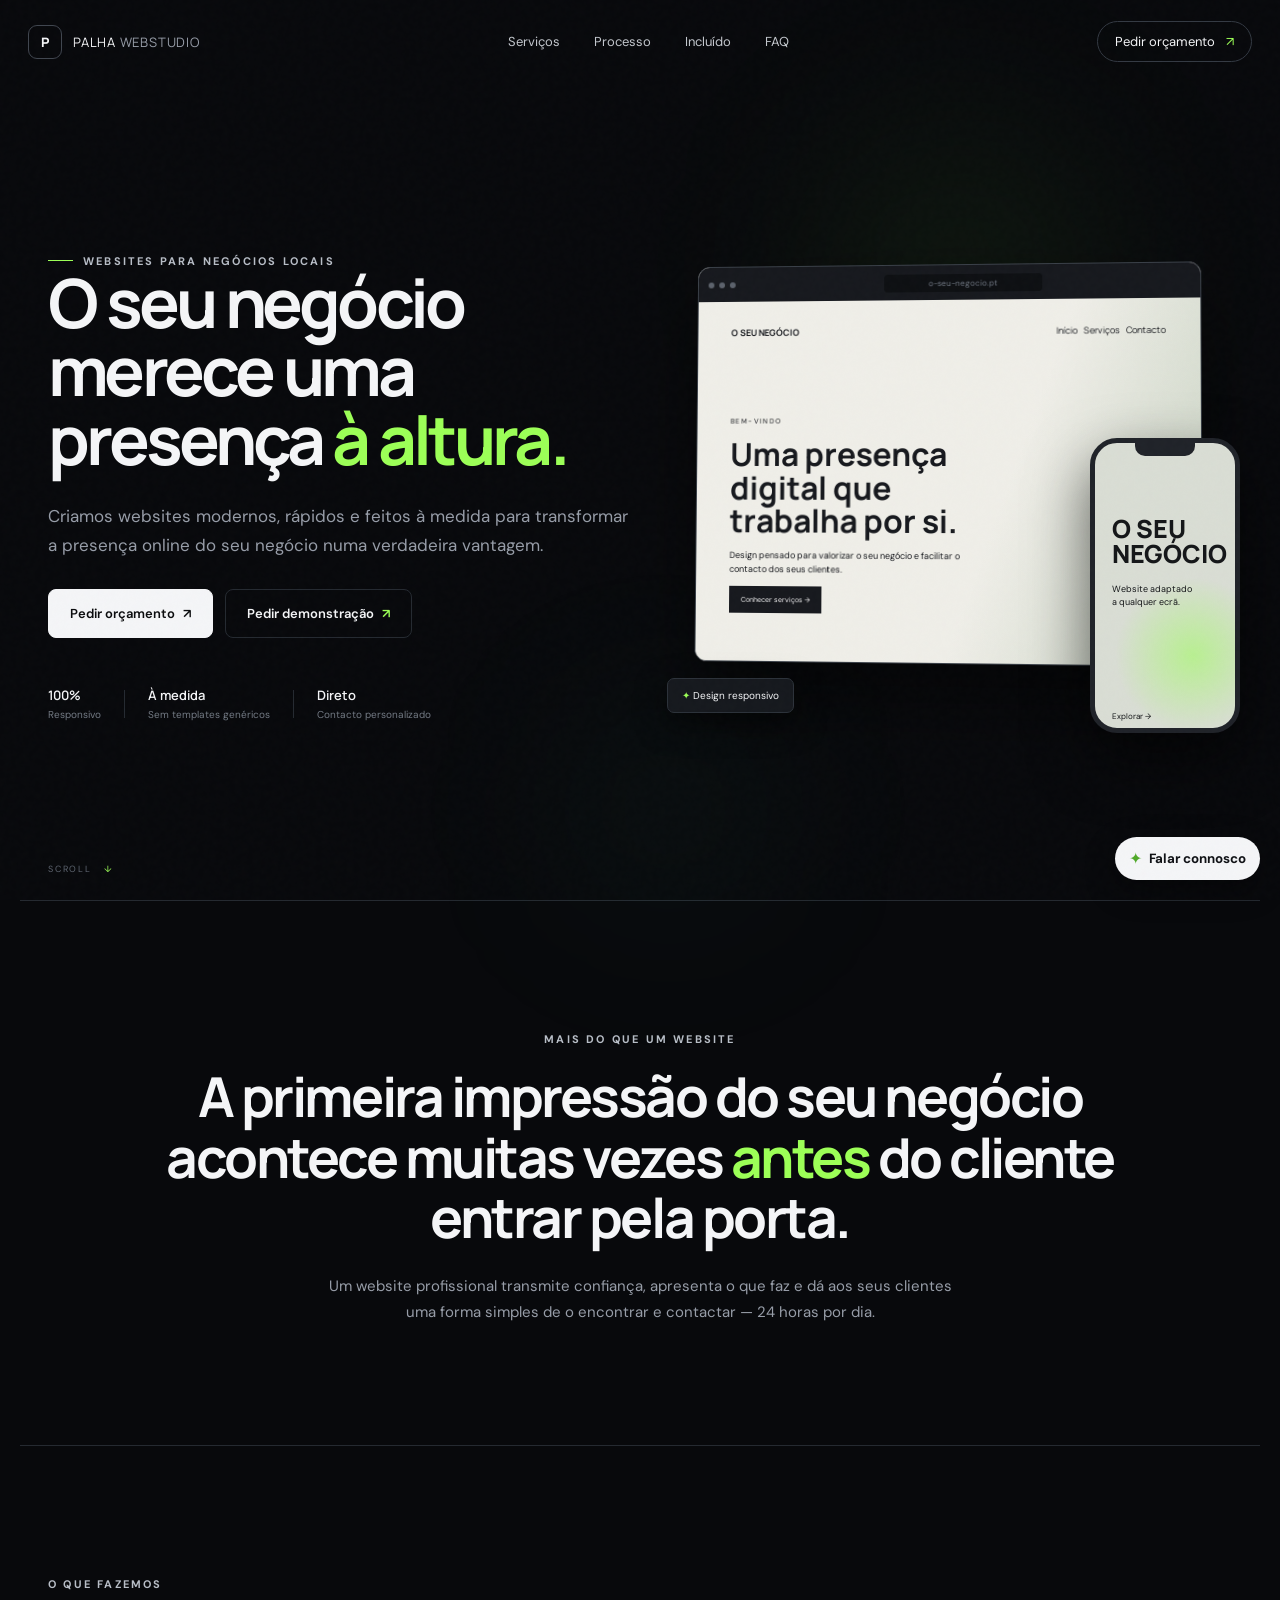
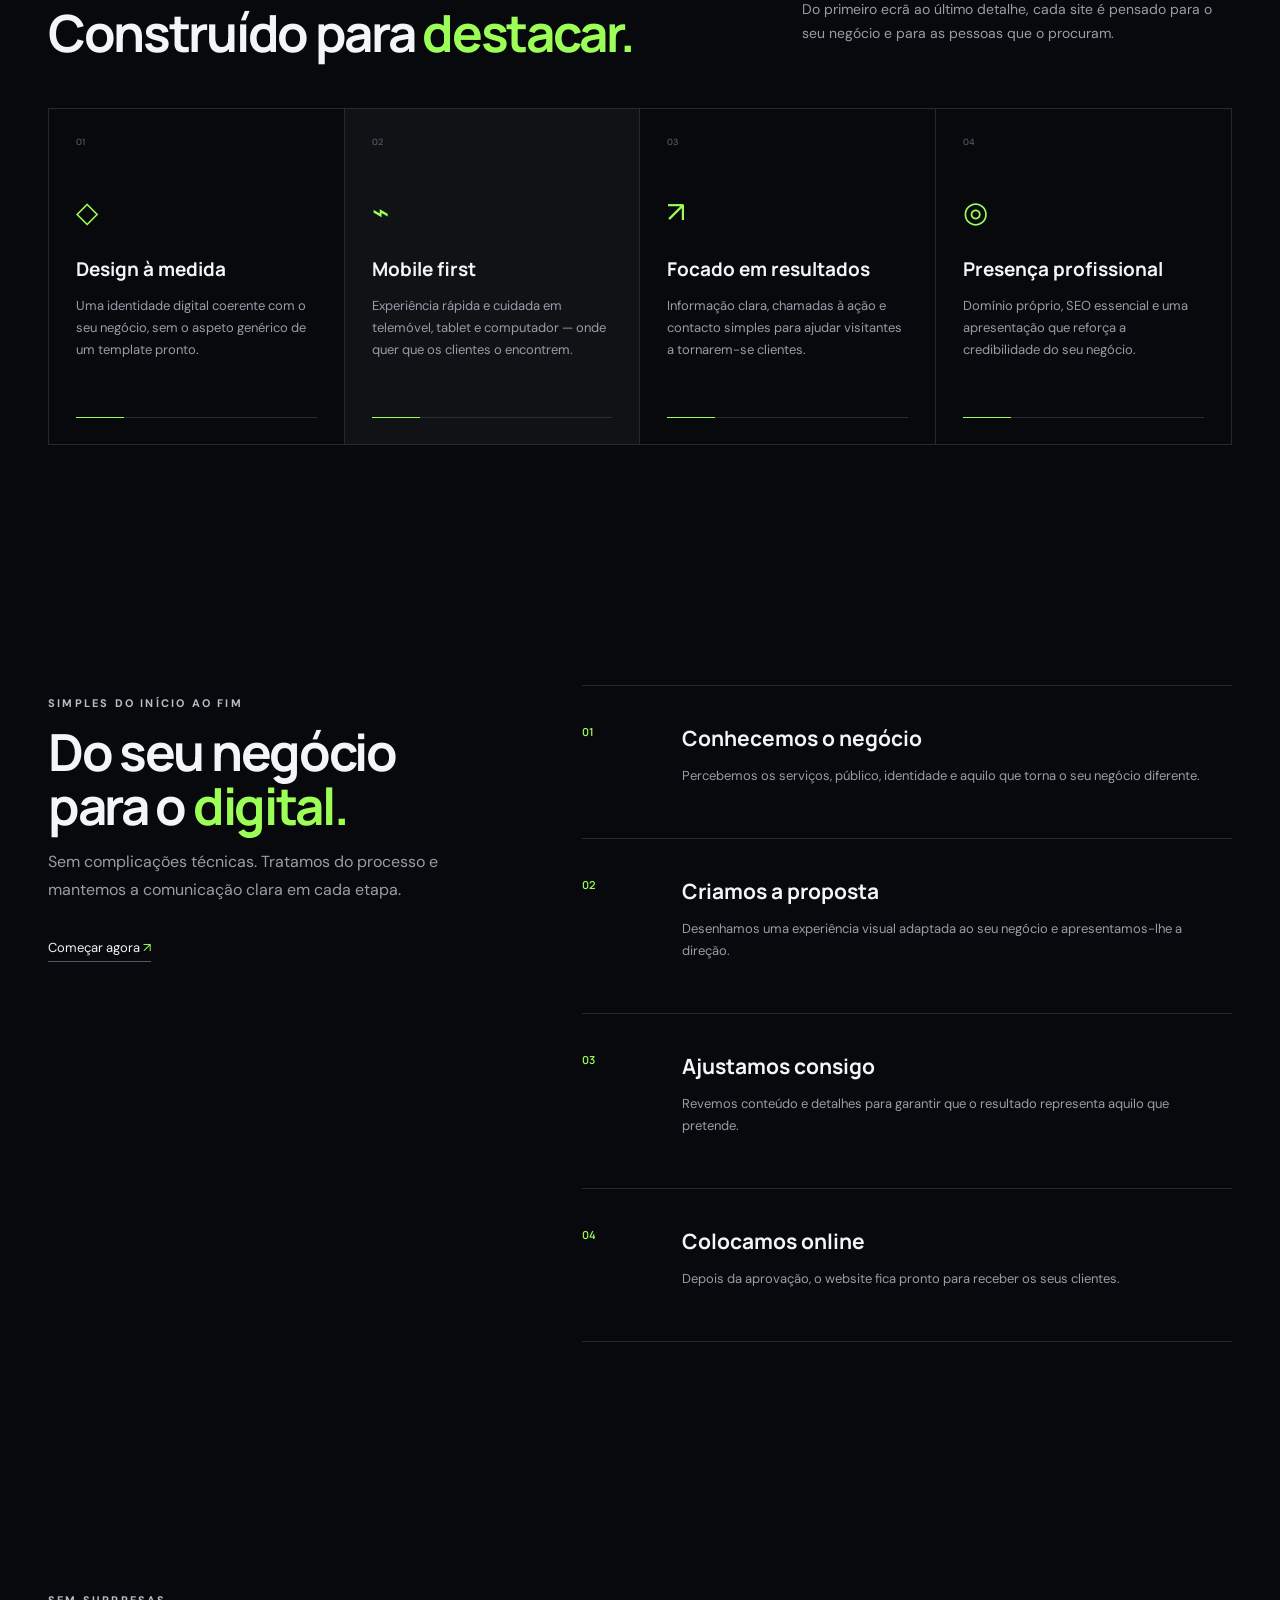
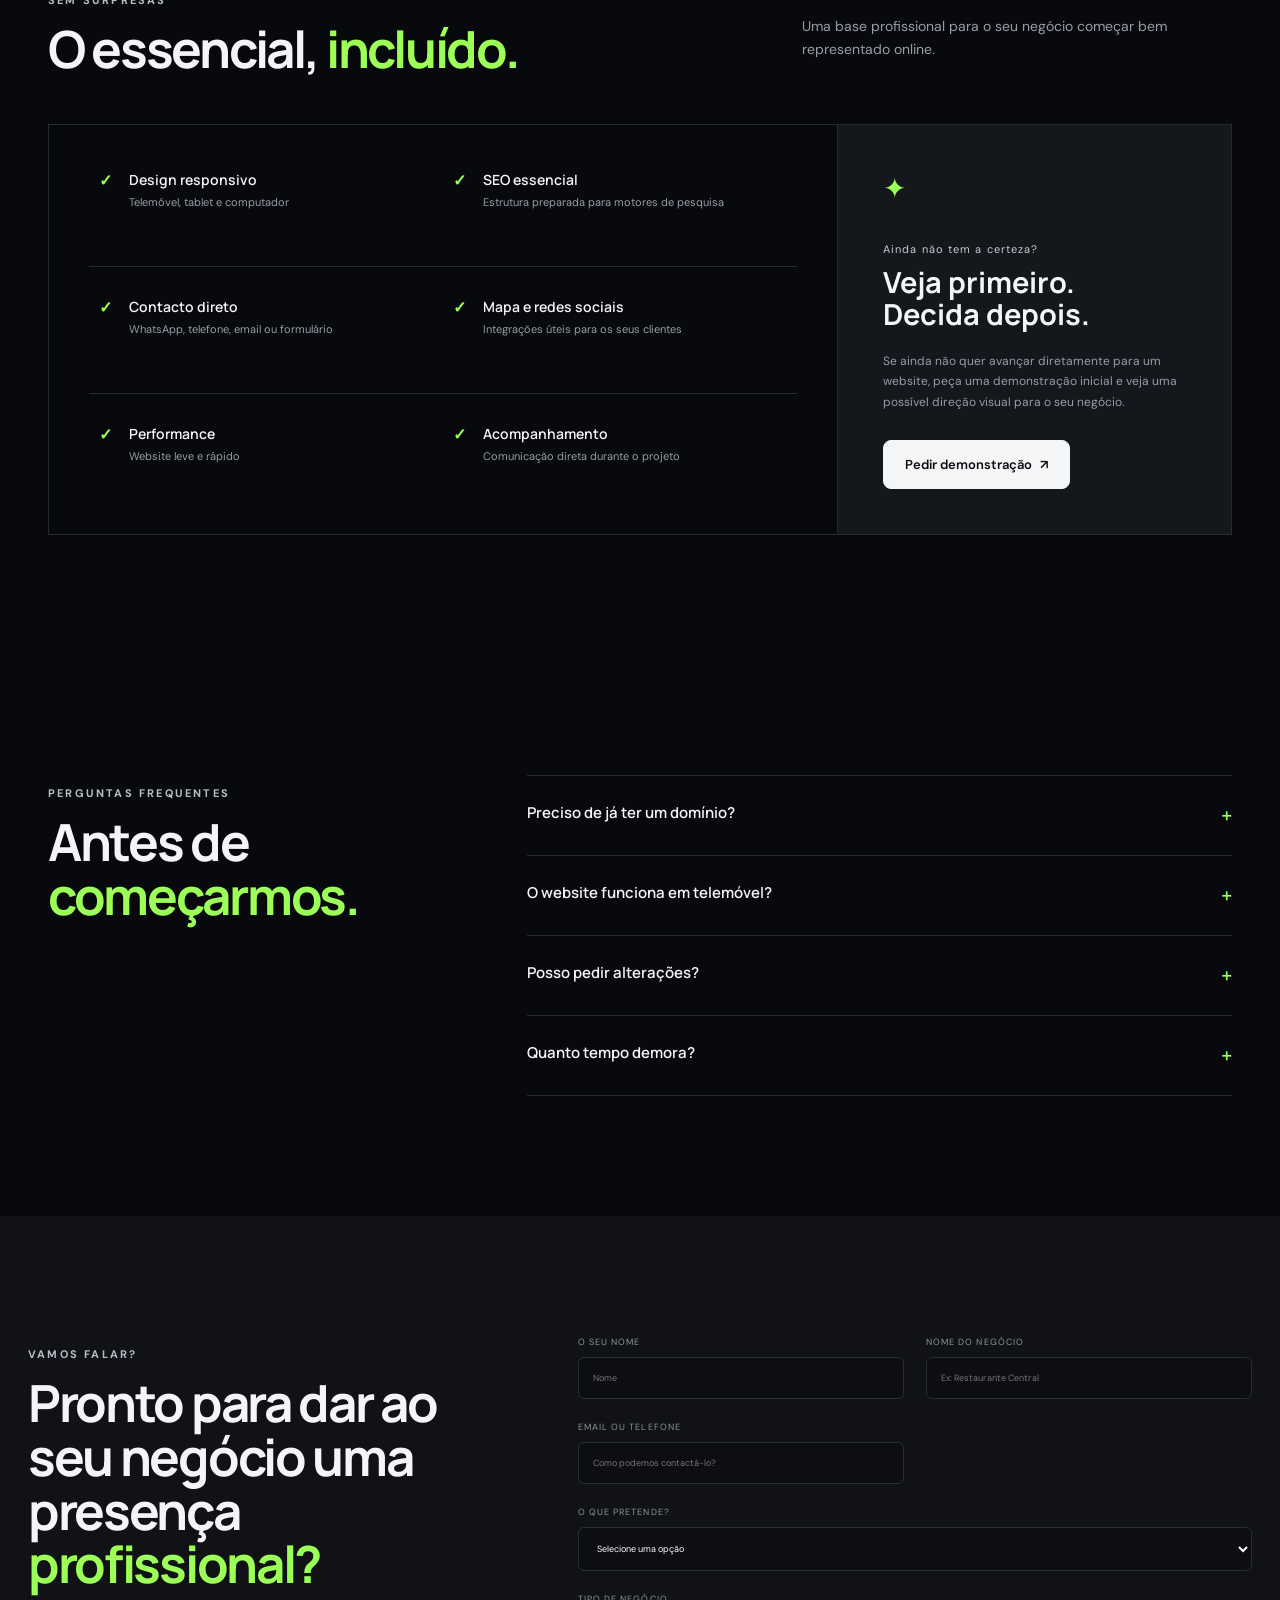
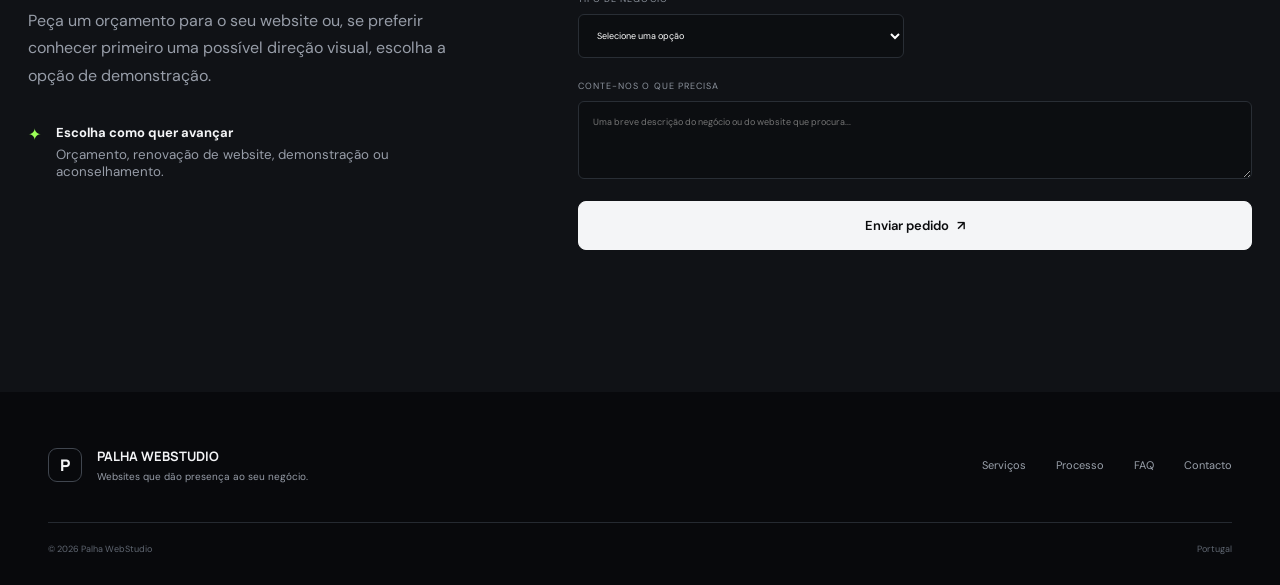
==== index.html @ 748b2354 "Update index.html" ====
<!doctype html>
<html lang="pt-PT">
<head>
  <meta charset="utf-8">
  <meta name="viewport" content="width=device-width,initial-scale=1">
  <title>Palha WebStudio — Websites para negócios locais</title>
  <meta name="description" content="Websites modernos, rápidos e feitos à medida para negócios locais. Peça um orçamento ou uma demonstração sem compromisso.">
  <meta property="og:title" content="Palha WebStudio">
  <meta property="og:description" content="Transformamos negócios locais em experiências digitais.">
  <meta property="og:type" content="website">
  <meta property="og:url" content="https://palhaweb.pt/">
  <meta name="theme-color" content="#08090c">
  <link rel="icon" href="favicon.svg" type="image/svg+xml">
  <link rel="stylesheet" href="style.css">
</head>
<body>
  <div class="noise"></div>
  <header class="nav" id="nav">
    <a class="brand" href="#inicio" aria-label="Palha WebStudio">
      <span class="brand-mark">P</span><span>PALHA <b>WEBSTUDIO</b></span>
    </a>
    <nav class="desktop-nav">
      <a href="#servicos">Serviços</a>
      <a href="#processo">Processo</a>
      <a href="#incluido">Incluído</a>
      <a href="#faq">FAQ</a>
    </nav>
    <a class="nav-cta" href="#contacto">Pedir orçamento <span>↗</span></a>
    <button class="menu" aria-label="Abrir menu" aria-expanded="false"><span></span><span></span></button>
  </header>

  <div class="mobile-nav">
    <a href="#servicos">Serviços</a><a href="#processo">Processo</a>
    <a href="#incluido">Incluído</a><a href="#faq">FAQ</a><a href="#contacto">Contacto</a>
  </div>

  <main>
    <section class="hero" id="inicio">
      <div class="orb orb-a"></div><div class="orb orb-b"></div>
      <div class="hero-copy reveal">
        <div class="eyebrow"><span></span> WEBSITES PARA NEGÓCIOS LOCAIS</div>
        <h1>O seu negócio merece uma presença <em>à altura.</em></h1>
        <p>Criamos websites modernos, rápidos e feitos à medida para transformar a presença online do seu negócio numa verdadeira vantagem.</p>
        <div class="hero-actions">
          <a class="btn primary" href="#contacto">Pedir orçamento <span>↗</span></a>
          <a class="btn ghost" href="#demonstracao">Pedir demonstração <span>↗</span></a>
        </div>
        <div class="trust">
          <div><strong>100%</strong><small>Responsivo</small></div>
          <i></i><div><strong>À medida</strong><small>Sem templates genéricos</small></div>
          <i></i><div><strong>Direto</strong><small>Contacto personalizado</small></div>
        </div>
      </div>
      <div class="hero-visual reveal">
        <div class="browser">
          <div class="browser-top"><span></span><span></span><span></span><div>o-seu-negocio.pt</div></div>
          <div class="mock">
            <div class="mock-nav"><b>O SEU NEGÓCIO</b><span>Início &nbsp; Serviços &nbsp; Contacto</span></div>
            <div class="mock-body">
              <small>BEM-VINDO</small>
              <h3>Uma presença digital que trabalha por si.</h3>
              <p>Design pensado para valorizar o seu negócio e facilitar o contacto dos seus clientes.</p>
              <button>Conhecer serviços →</button>
            </div>
          </div>
        </div>
        <div class="phone"><div class="phone-notch"></div><div class="phone-content"><b>O SEU<br>NEGÓCIO</b><small>Website adaptado<br>a qualquer ecrã.</small><span>Explorar →</span></div></div>
        <div class="float-tag">✦ Design responsivo</div>
      </div>
      <a href="#servicos" class="scroll">SCROLL <span>↓</span></a>
    </section>

    <section class="statement section">
      <p class="kicker reveal">MAIS DO QUE UM WEBSITE</p>
      <h2 class="reveal">A primeira impressão do seu negócio acontece muitas vezes <span>antes</span> do cliente entrar pela porta.</h2>
      <p class="statement-copy reveal">Um website profissional transmite confiança, apresenta o que faz e dá aos seus clientes uma forma simples de o encontrar e contactar — 24 horas por dia.</p>
    </section>

    <section class="section services" id="servicos">
      <div class="section-head reveal"><div><p class="kicker">O QUE FAZEMOS</p><h2>Construído para <span>destacar.</span></h2></div><p>Do primeiro ecrã ao último detalhe, cada site é pensado para o seu negócio e para as pessoas que o procuram.</p></div>
      <div class="service-grid">
        <article class="service-card reveal"><div class="num">01</div><div class="icon">◇</div><h3>Design à medida</h3><p>Uma identidade digital coerente com o seu negócio, sem o aspeto genérico de um template pronto.</p><span class="line"></span></article>
        <article class="service-card featured reveal"><div class="num">02</div><div class="icon">⌁</div><h3>Mobile first</h3><p>Experiência rápida e cuidada em telemóvel, tablet e computador — onde quer que os clientes o encontrem.</p><span class="line"></span></article>
        <article class="service-card reveal"><div class="num">03</div><div class="icon">↗</div><h3>Focado em resultados</h3><p>Informação clara, chamadas à ação e contacto simples para ajudar visitantes a tornarem-se clientes.</p><span class="line"></span></article>
        <article class="service-card reveal"><div class="num">04</div><div class="icon">◎</div><h3>Presença profissional</h3><p>Domínio próprio, SEO essencial e uma apresentação que reforça a credibilidade do seu negócio.</p><span class="line"></span></article>
      </div>
    </section>

    <section class="section process" id="processo">
      <div class="process-intro reveal"><p class="kicker">SIMPLES DO INÍCIO AO FIM</p><h2>Do seu negócio<br>para o <span>digital.</span></h2><p>Sem complicações técnicas. Tratamos do processo e mantemos a comunicação clara em cada etapa.</p><a href="#contacto">Começar agora <span>↗</span></a></div>
      <div class="steps">
        <article class="step reveal"><div class="step-no">01</div><div><h3>Conhecemos o negócio</h3><p>Percebemos os serviços, público, identidade e aquilo que torna o seu negócio diferente.</p></div></article>
        <article class="step reveal"><div class="step-no">02</div><div><h3>Criamos a proposta</h3><p>Desenhamos uma experiência visual adaptada ao seu negócio e apresentamos-lhe a direção.</p></div></article>
        <article class="step reveal"><div class="step-no">03</div><div><h3>Ajustamos consigo</h3><p>Revemos conteúdo e detalhes para garantir que o resultado representa aquilo que pretende.</p></div></article>
        <article class="step reveal"><div class="step-no">04</div><div><h3>Colocamos online</h3><p>Depois da aprovação, o website fica pronto para receber os seus clientes.</p></div></article>
      </div>
    </section>

    <section class="section included" id="incluido">
      <div class="section-head reveal"><div><p class="kicker">SEM SURPRESAS</p><h2>O essencial, <span>incluído.</span></h2></div><p>Uma base profissional para o seu negócio começar bem representado online.</p></div>
      <div class="include-wrap reveal">
        <div class="include-main">
          <div class="check"><b>✓</b><span><strong>Design responsivo</strong><small>Telemóvel, tablet e computador</small></span></div>
          <div class="check"><b>✓</b><span><strong>SEO essencial</strong><small>Estrutura preparada para motores de pesquisa</small></span></div>
          <div class="check"><b>✓</b><span><strong>Contacto direto</strong><small>WhatsApp, telefone, email ou formulário</small></span></div>
          <div class="check"><b>✓</b><span><strong>Mapa e redes sociais</strong><small>Integrações úteis para os seus clientes</small></span></div>
          <div class="check"><b>✓</b><span><strong>Performance</strong><small>Website leve e rápido</small></span></div>
          <div class="check"><b>✓</b><span><strong>Acompanhamento</strong><small>Comunicação direta durante o projeto</small></span></div>
        </div>
        <aside id="demonstracao"><span class="spark">✦</span><p>Ainda não tem a certeza?</p><h3>Veja primeiro.<br>Decida depois.</h3><p class="muted">Se ainda não quer avançar diretamente para um website, peça uma demonstração inicial e veja uma possível direção visual para o seu negócio.</p><a class="btn primary" href="#contacto">Pedir demonstração <span>↗</span></a></aside>
      </div>
    </section>

    <section class="section faq" id="faq">
      <div class="faq-title reveal"><p class="kicker">PERGUNTAS FREQUENTES</p><h2>Antes de<br><span>começarmos.</span></h2></div>
      <div class="accordion">
        <details class="reveal"><summary>Preciso de já ter um domínio?<span>+</span></summary><p>Não. Podemos orientar a configuração do domínio adequado ao seu negócio durante o processo.</p></details>
        <details class="reveal"><summary>O website funciona em telemóvel?<span>+</span></summary><p>Sim. Todos os websites são desenvolvidos para se adaptarem a telemóveis, tablets e computadores.</p></details>
        <details class="reveal"><summary>Posso pedir alterações?<span>+</span></summary><p>Sim. Antes da publicação revemos consigo os conteúdos e os principais detalhes do website.</p></details>
        <details class="reveal"><summary>Quanto tempo demora?<span>+</span></summary><p>Depende da dimensão e das funcionalidades do projeto. Depois de percebermos o que precisa, indicamos um prazo concreto.</p></details>
      </div>
    </section>

    <section class="contact section" id="contacto">
      <div class="contact-copy reveal">
        <p class="kicker">VAMOS FALAR?</p>
        <h2>Pronto para dar ao seu negócio uma presença <span>profissional?</span></h2>
        <p>Peça um orçamento para o seu website ou, se preferir conhecer primeiro uma possível direção visual, escolha a opção de demonstração.</p>
        <div class="contact-note"><span>✦</span><p><strong>Escolha como quer avançar</strong><small>Orçamento, renovação de website, demonstração ou aconselhamento.</small></p></div>
      </div>
     <form class="contact-form reveal" id="leadForm" action="https://formspree.io/f/mjgndrgn" method="POST">
        <label>O SEU NOME<input name="nome" required placeholder="Nome"></label>
        <label>NOME DO NEGÓCIO<input name="negocio" required placeholder="Ex: Restaurante Central"></label>
        <label>EMAIL OU TELEFONE<input name="contacto" required placeholder="Como podemos contactá-lo?"></label>
        <label class="full">O QUE PRETENDE?
          <select name="objetivo" required>
            <option value="">Selecione uma opção</option>
            <option>Quero criar um website</option>
            <option>Quero renovar o meu website atual</option>
            <option>Quero primeiro uma demonstração</option>
            <option>Ainda não sei / quero aconselhamento</option>
          </select>
        </label>
        <label>TIPO DE NEGÓCIO<select name="tipo"><option>Selecione uma opção</option><option>Restaurante / Café</option><option>Barbearia / Cabeleireiro</option><option>Ginásio / Fitness</option><option>Alojamento / Turismo</option><option>Serviços</option><option>Outro</option></select></label>
        <label class="full">CONTE-NOS O QUE PRECISA<textarea name="mensagem" rows="4" placeholder="Uma breve descrição do negócio ou do website que procura..."></textarea></label>
        <button class="btn primary full" type="submit">Enviar pedido <span>↗</span></button>
        <p class="form-status full" id="formStatus"></p>
      </form>
    </section>
  </main>

  <footer>
    <div class="footer-brand"><span class="brand-mark">P</span><div><strong>PALHA WEBSTUDIO</strong><small>Websites que dão presença ao seu negócio.</small></div></div>
    <div class="footer-links"><a href="#servicos">Serviços</a><a href="#processo">Processo</a><a href="#faq">FAQ</a><a href="#contacto">Contacto</a></div>
    <div class="footer-bottom"><span>© <span id="year"></span> Palha WebStudio</span><span>Portugal</span></div>
  </footer>

  <a class="whatsapp" href="#contacto" aria-label="Contactar"><span>✦</span><small>Falar connosco</small></a>
  <script src="script.js"></script>
</body>
</html>
---- style.css ----
@import url('https://fonts.googleapis.com/css2?family=DM+Sans:wght@400;500;600;700&family=Manrope:wght@400;500;600;700;800&display=swap');
:root{--bg:#08090c;--panel:#101216;--panel2:#14171c;--text:#f4f5f7;--muted:#979da8;--line:#252a31;--accent:#9cff57;--accent2:#5ae0a0;--max:1240px}
*{box-sizing:border-box}html{scroll-behavior:smooth}body{margin:0;background:var(--bg);color:var(--text);font-family:"DM Sans",sans-serif;overflow-x:hidden}a{color:inherit;text-decoration:none}button,input,select,textarea{font:inherit}.noise{position:fixed;inset:0;pointer-events:none;opacity:.025;z-index:99;background-image:url("data:image/svg+xml,%3Csvg viewBox='0 0 180 180' xmlns='http://www.w3.org/2000/svg'%3E%3Cfilter id='n'%3E%3CfeTurbulence type='fractalNoise' baseFrequency='.8' numOctaves='4' stitchTiles='stitch'/%3E%3C/filter%3E%3Crect width='100%25' height='100%25' filter='url(%23n)' opacity='.7'/%3E%3C/svg%3E")}
.nav{height:84px;position:fixed;z-index:50;top:0;left:0;right:0;display:flex;align-items:center;justify-content:space-between;padding:0 max(28px,calc((100vw - var(--max))/2));border-bottom:1px solid transparent;transition:.3s}.nav.scrolled{height:70px;background:rgba(8,9,12,.88);backdrop-filter:blur(18px);border-color:var(--line)}.brand{display:flex;align-items:center;gap:11px;font-family:Manrope;font-size:13px;letter-spacing:.06em}.brand b{font-weight:400;color:var(--muted)}.brand-mark{width:34px;height:34px;border:1px solid #40464f;display:grid;place-items:center;border-radius:9px;font-weight:800;font-family:Manrope}.desktop-nav{display:flex;gap:34px;font-size:13px;color:#c3c7cd}.desktop-nav a:hover{color:var(--accent)}.nav-cta{font-size:13px;border:1px solid #343a43;border-radius:50px;padding:11px 17px}.nav-cta span,.btn span{color:var(--accent);margin-left:8px}.menu{display:none;background:none;border:0}.mobile-nav{display:none}
.hero{min-height:100vh;max-width:var(--max);margin:auto;padding:150px 28px 75px;display:grid;grid-template-columns:1.04fr .96fr;gap:60px;align-items:center;position:relative}.eyebrow,.kicker{font-size:11px;font-weight:700;letter-spacing:.2em;color:#b8bec7}.eyebrow{display:flex;align-items:center;gap:10px}.eyebrow span{width:25px;height:1px;background:var(--accent)}h1,h2,h3{font-family:Manrope,sans-serif;margin:0}h1{font-size:clamp(50px,5.3vw,79px);line-height:1.01;letter-spacing:-.055em;max-width:750px}h1 em,h2 span{font-style:normal;color:var(--accent)}.hero-copy>p{font-size:17px;line-height:1.75;color:var(--muted);max-width:590px;margin:28px 0}.hero-actions{display:flex;gap:12px}.btn{display:inline-flex;align-items:center;justify-content:center;border:1px solid var(--line);padding:15px 21px;border-radius:8px;font-weight:600;font-size:13px;cursor:pointer}.btn.primary{background:var(--text);color:#0b0c0e;border-color:var(--text)}.btn.primary span{color:#0b0c0e}.btn.primary:hover{background:var(--accent);border-color:var(--accent)}.btn.ghost:hover{border-color:#69717d}.trust{display:flex;align-items:center;gap:23px;margin-top:48px}.trust div{display:flex;flex-direction:column}.trust strong{font:600 13px Manrope}.trust small{font-size:10px;color:#737a84;margin-top:4px}.trust i{height:28px;width:1px;background:var(--line)}
.hero-visual{position:relative;height:520px}.browser{position:absolute;left:0;top:35px;width:94%;height:400px;background:#e8e5dd;border:1px solid #3a4048;border-radius:12px;overflow:hidden;transform:perspective(1200px) rotateY(-4deg) rotateX(2deg);box-shadow:0 35px 80px #0008}.browser-top{height:35px;background:#17191e;display:flex;align-items:center;gap:5px;padding:0 10px}.browser-top>span{width:6px;height:6px;border-radius:50%;background:#5c626c}.browser-top div{margin:auto;color:#727985;background:#0e1013;padding:4px 45px;border-radius:4px;font-size:8px}.mock{height:calc(100% - 35px);color:#17191e;padding:25px 34px;background:linear-gradient(110deg,#efeee8 60%,#c9d3c3)}.mock-nav{display:flex;justify-content:space-between;font:9px Manrope}.mock-nav span{font-weight:400}.mock-body{width:66%;padding-top:70px}.mock-body small{font-size:7px;letter-spacing:.2em}.mock-body h3{font-size:32px;line-height:1.05;margin:10px 0}.mock-body p{font-size:9px;line-height:1.6;width:85%}.mock-body button{border:0;background:#17191e;color:white;padding:9px 12px;font-size:7px}.phone{position:absolute;right:-8px;bottom:15px;width:150px;height:295px;border:5px solid #202329;border-radius:27px;background:#d9ddd4;box-shadow:0 25px 60px #0009;color:#151719;overflow:hidden}.phone-notch{width:60px;height:13px;background:#202329;border-radius:0 0 10px 10px;margin:auto}.phone-content{padding:60px 17px 20px;display:flex;flex-direction:column;height:100%;background:radial-gradient(circle at 70% 70%,#9cff5788,transparent 35%)}.phone-content b{font:800 25px/1 Manrope}.phone-content small{font-size:9px;margin-top:17px;line-height:1.5}.phone-content span{font-size:8px;margin-top:auto}.float-tag{position:absolute;left:-25px;bottom:35px;padding:10px 14px;background:#16191e;border:1px solid #2c323a;border-radius:7px;font-size:10px;box-shadow:0 10px 30px #0008}.float-tag::first-letter{color:var(--accent)}.orb{position:absolute;border-radius:50%;filter:blur(100px);pointer-events:none}.orb-a{width:280px;height:280px;background:#83ff4a12;right:13%;top:15%}.orb-b{width:180px;height:180px;background:#53e3a011;left:45%;bottom:0}.scroll{position:absolute;bottom:25px;left:28px;font-size:9px;letter-spacing:.2em;color:#5e6570}.scroll span{color:var(--accent);margin-left:8px}
.section{max-width:var(--max);margin:auto;padding:120px 28px}.statement{text-align:center;border-top:1px solid var(--line);border-bottom:1px solid var(--line)}.statement h2{font-size:clamp(35px,4.3vw,61px);letter-spacing:-.045em;line-height:1.1;max-width:1000px;margin:20px auto}.statement-copy{max-width:650px;margin:25px auto 0;color:var(--muted);line-height:1.75;font-size:15px}.section-head{display:flex;align-items:end;justify-content:space-between;margin-bottom:48px}.section-head h2,.process h2,.included h2,.faq h2,.contact h2{font-size:clamp(38px,4vw,58px);letter-spacing:-.045em;line-height:1.05;margin-top:15px}.section-head>p{max-width:430px;color:var(--muted);line-height:1.7;font-size:14px}.service-grid{display:grid;grid-template-columns:repeat(4,1fr);border:1px solid var(--line)}.service-card{min-height:335px;padding:27px;position:relative;border-right:1px solid var(--line);transition:.3s}.service-card:last-child{border:0}.service-card:hover,.service-card.featured{background:var(--panel)}.service-card .num{font-size:9px;color:#606772}.service-card .icon{font-size:29px;color:var(--accent);margin:45px 0 25px}.service-card h3{font-size:19px}.service-card p{color:var(--muted);font-size:13px;line-height:1.7}.service-card .line{position:absolute;left:27px;right:27px;bottom:26px;height:1px;background:#2a2f36}.service-card .line:after{content:"";display:block;width:20%;height:1px;background:var(--accent);transition:.3s}.service-card:hover .line:after{width:100%}
.process{display:grid;grid-template-columns:.8fr 1.2fr;gap:100px}.process-intro{position:sticky;top:130px;align-self:start}.process-intro>p:not(.kicker){color:var(--muted);line-height:1.7;max-width:390px}.process-intro>a{display:inline-block;margin-top:20px;border-bottom:1px solid #505761;padding-bottom:5px;font-size:13px}.process-intro>a span{color:var(--accent)}.step{display:grid;grid-template-columns:80px 1fr;gap:20px;padding:38px 0;border-top:1px solid var(--line)}.step:last-child{border-bottom:1px solid var(--line)}.step-no{font:600 11px Manrope;color:var(--accent)}.step h3{font-size:21px}.step p{color:var(--muted);line-height:1.7;font-size:13px;max-width:520px}
.include-wrap{display:grid;grid-template-columns:1.4fr .7fr;border:1px solid var(--line)}.include-main{display:grid;grid-template-columns:1fr 1fr;padding:15px 40px}.check{display:flex;gap:17px;padding:30px 10px;border-bottom:1px solid var(--line)}.check:nth-last-child(-n+2){border-bottom:0}.check b{color:var(--accent)}.check span{display:flex;flex-direction:column}.check strong{font:600 14px Manrope}.check small{color:var(--muted);font-size:11px;margin-top:6px}.include-wrap aside{padding:45px;background:var(--panel2);border-left:1px solid var(--line)}.spark{font-size:28px;color:var(--accent)}.include-wrap aside>p:not(.muted){font-size:11px;letter-spacing:.1em;color:#c7ccd3;margin-top:35px}.include-wrap aside h3{font-size:29px;line-height:1.1}.include-wrap aside .muted{font-size:12px;color:var(--muted);line-height:1.7;margin:20px 0 28px}
.faq{display:grid;grid-template-columns:.7fr 1.3fr;gap:100px}.accordion details{border-top:1px solid var(--line);padding:0}.accordion details:last-child{border-bottom:1px solid var(--line)}summary{list-style:none;padding:26px 0;cursor:pointer;font:600 15px Manrope;display:flex;justify-content:space-between}summary::-webkit-details-marker{display:none}summary span{color:var(--accent);font-size:20px}.accordion p{color:var(--muted);font-size:13px;line-height:1.7;max-width:600px;margin:-8px 0 25px}
.contact{max-width:none;padding-left:max(28px,calc((100vw - var(--max))/2));padding-right:max(28px,calc((100vw - var(--max))/2));background:var(--panel);display:grid;grid-template-columns:.8fr 1.2fr;gap:100px}.contact-copy>p:not(.kicker){color:var(--muted);line-height:1.7;max-width:430px}.contact-note{display:flex;gap:15px;margin-top:35px}.contact-note>span{color:var(--accent)}.contact-note p{margin:0;display:flex;flex-direction:column}.contact-note strong{font-size:13px}.contact-note small{color:var(--muted);margin-top:5px}.contact-form{display:grid;grid-template-columns:1fr 1fr;gap:22px}.contact-form label{font-size:9px;letter-spacing:.12em;color:#8d949e}.contact-form input,.contact-form select,.contact-form textarea{width:100%;display:block;margin-top:9px;background:#0c0e11;border:1px solid #292e35;color:white;border-radius:6px;padding:14px;outline:none}.contact-form input:focus,.contact-form select:focus,.contact-form textarea:focus{border-color:#68717d}.full{grid-column:1/-1}.contact-form button{width:100%}.form-status{font-size:12px;color:var(--accent);margin:0}
footer{max-width:var(--max);margin:auto;padding:55px 28px 30px}.footer-brand{display:flex;gap:15px;align-items:center}.footer-brand div{display:flex;flex-direction:column}.footer-brand strong{font:700 13px Manrope}.footer-brand small{color:var(--muted);font-size:10px;margin-top:5px}.footer-links{display:flex;gap:30px;justify-content:flex-end;margin-top:-25px;font-size:11px;color:#9aa1ab}.footer-bottom{border-top:1px solid var(--line);margin-top:50px;padding-top:20px;display:flex;justify-content:space-between;color:#606772;font-size:9px}.whatsapp{position:fixed;right:20px;bottom:20px;z-index:40;background:#f4f5f7;color:#101216;padding:11px 14px;border-radius:50px;box-shadow:0 10px 30px #0006;display:flex;gap:7px;align-items:center}.whatsapp span{color:#50a929}.whatsapp small{font-weight:700}.reveal{opacity:0;transform:translateY(20px);transition:opacity .7s ease,transform .7s ease}.reveal.visible{opacity:1;transform:none}
@media(max-width:900px){.desktop-nav,.nav-cta{display:none}.menu{display:block;width:36px;height:36px}.menu span{display:block;width:20px;height:1px;background:white;margin:6px}.mobile-nav{position:fixed;z-index:45;top:70px;left:0;right:0;background:#0b0d10;padding:25px 28px;border-bottom:1px solid var(--line);flex-direction:column;gap:20px}.mobile-nav.open{display:flex}.hero{grid-template-columns:1fr;padding-top:130px}.hero-visual{height:420px;max-width:600px;width:100%;margin:auto}.browser{height:340px}.mock-body{padding-top:50px}.mock-body h3{font-size:25px}.phone{width:125px;height:245px}.phone-content{padding-top:45px}.service-grid{grid-template-columns:1fr 1fr}.service-card:nth-child(2){border-right:0}.service-card:nth-child(-n+2){border-bottom:1px solid var(--line)}.process,.faq,.contact{grid-template-columns:1fr;gap:60px}.process-intro{position:static}.include-wrap{grid-template-columns:1fr}.include-wrap aside{border-left:0;border-top:1px solid var(--line)}}
@media(max-width:600px){.nav{padding:0 18px}.hero,.section{padding-left:20px;padding-right:20px}.hero{padding-top:115px}.hero-copy>p{font-size:15px}.hero-actions{flex-direction:column;align-items:stretch}.trust{gap:12px;justify-content:space-between}.trust small{font-size:8px}.hero-visual{height:330px}.browser{height:260px;width:96%}.mock{padding:16px}.mock-nav span{display:none}.mock-body{padding-top:32px;width:72%}.mock-body h3{font-size:19px}.mock-body p{font-size:7px}.phone{width:98px;height:195px;right:-3px}.phone-content{padding:32px 10px 12px}.phone-content b{font-size:17px}.phone-content small{font-size:7px}.float-tag{left:5px;bottom:18px}.scroll{display:none}.section{padding-top:85px;padding-bottom:85px}.section-head{display:block}.section-head>p{margin-top:20px}.service-grid{grid-template-columns:1fr}.service-card{border-right:0!important;border-bottom:1px solid var(--line)!important;min-height:270px}.service-card:last-child{border-bottom:0!important}.service-card .icon{margin:30px 0 20px}.process{gap:45px}.include-main{grid-template-columns:1fr;padding:10px 20px}.check{border-bottom:1px solid var(--line)!important}.check:last-child{border-bottom:0!important}.faq{gap:40px}.contact{padding-left:20px;padding-right:20px}.contact-form{grid-template-columns:1fr}.contact-form label{grid-column:1}.footer-links{justify-content:flex-start;flex-wrap:wrap;margin-top:35px}.whatsapp small{display:none}.whatsapp{width:43px;height:43px;justify-content:center;padding:0}}
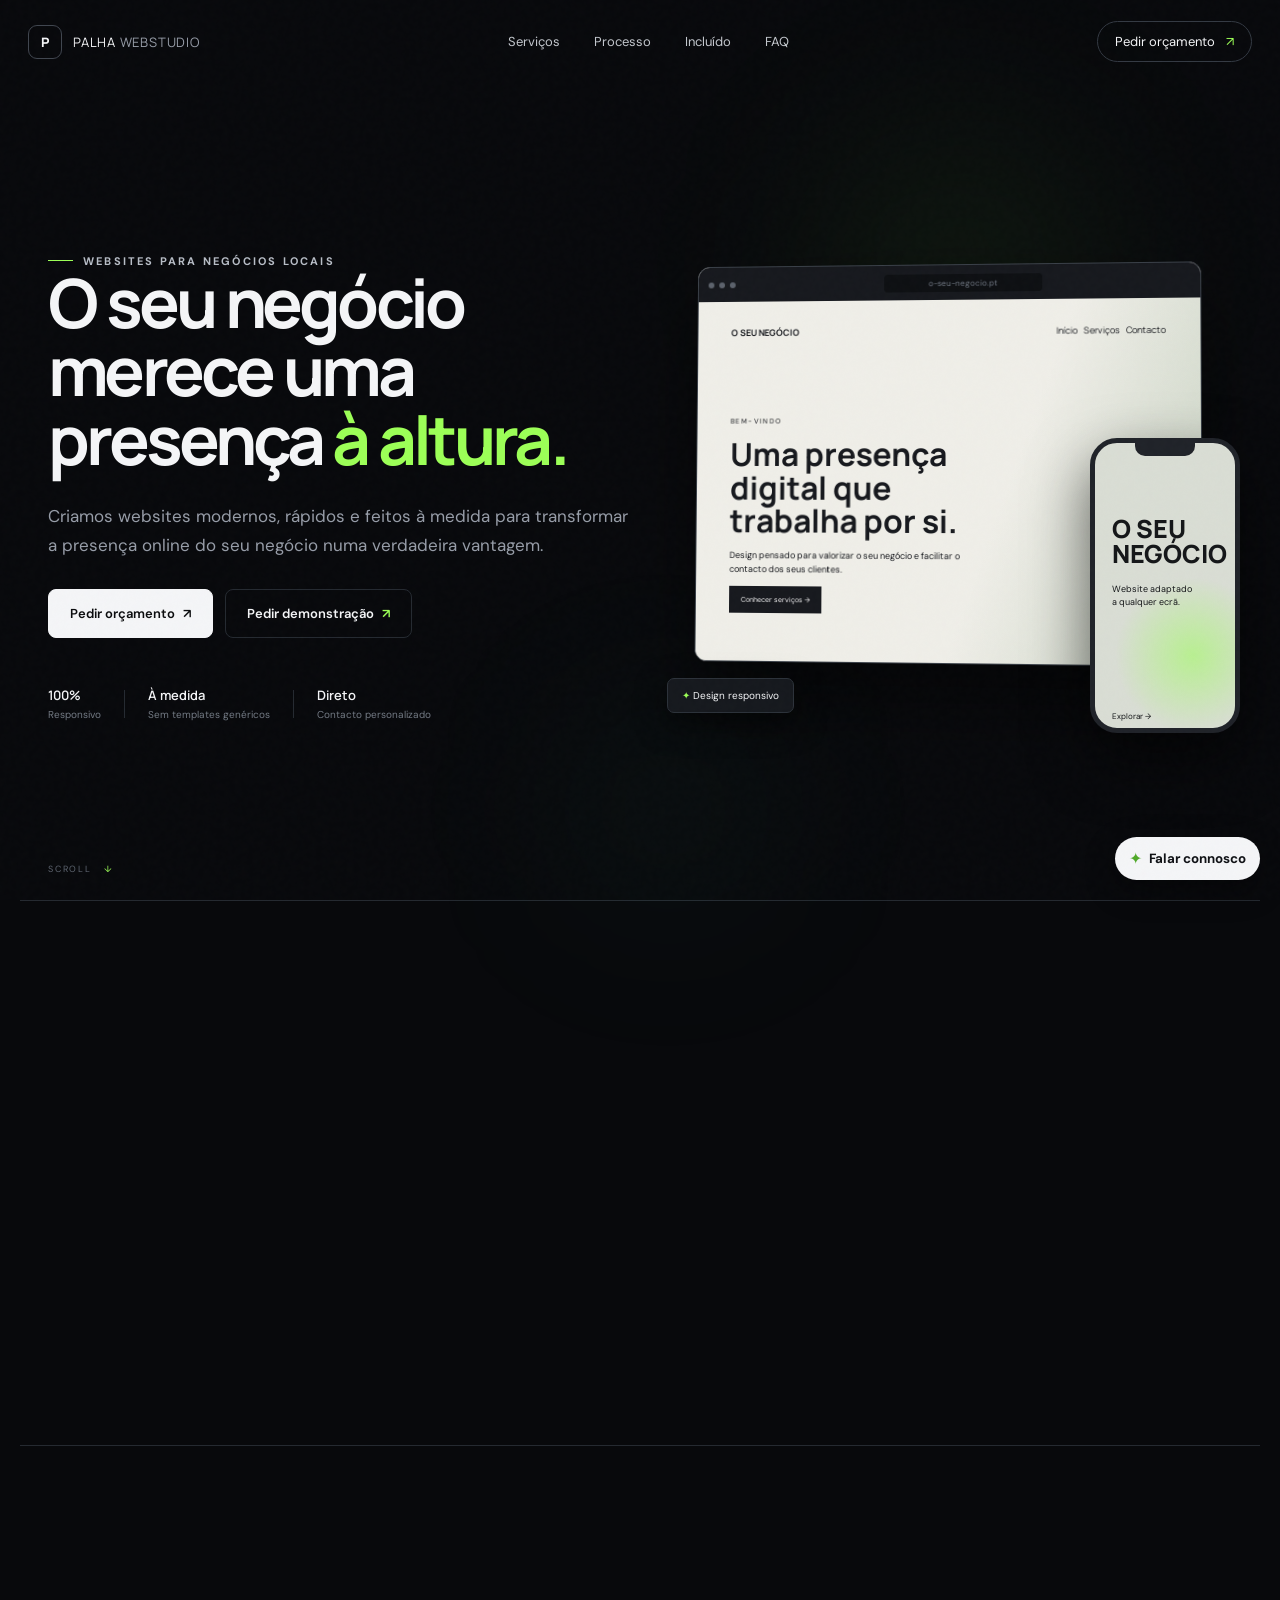
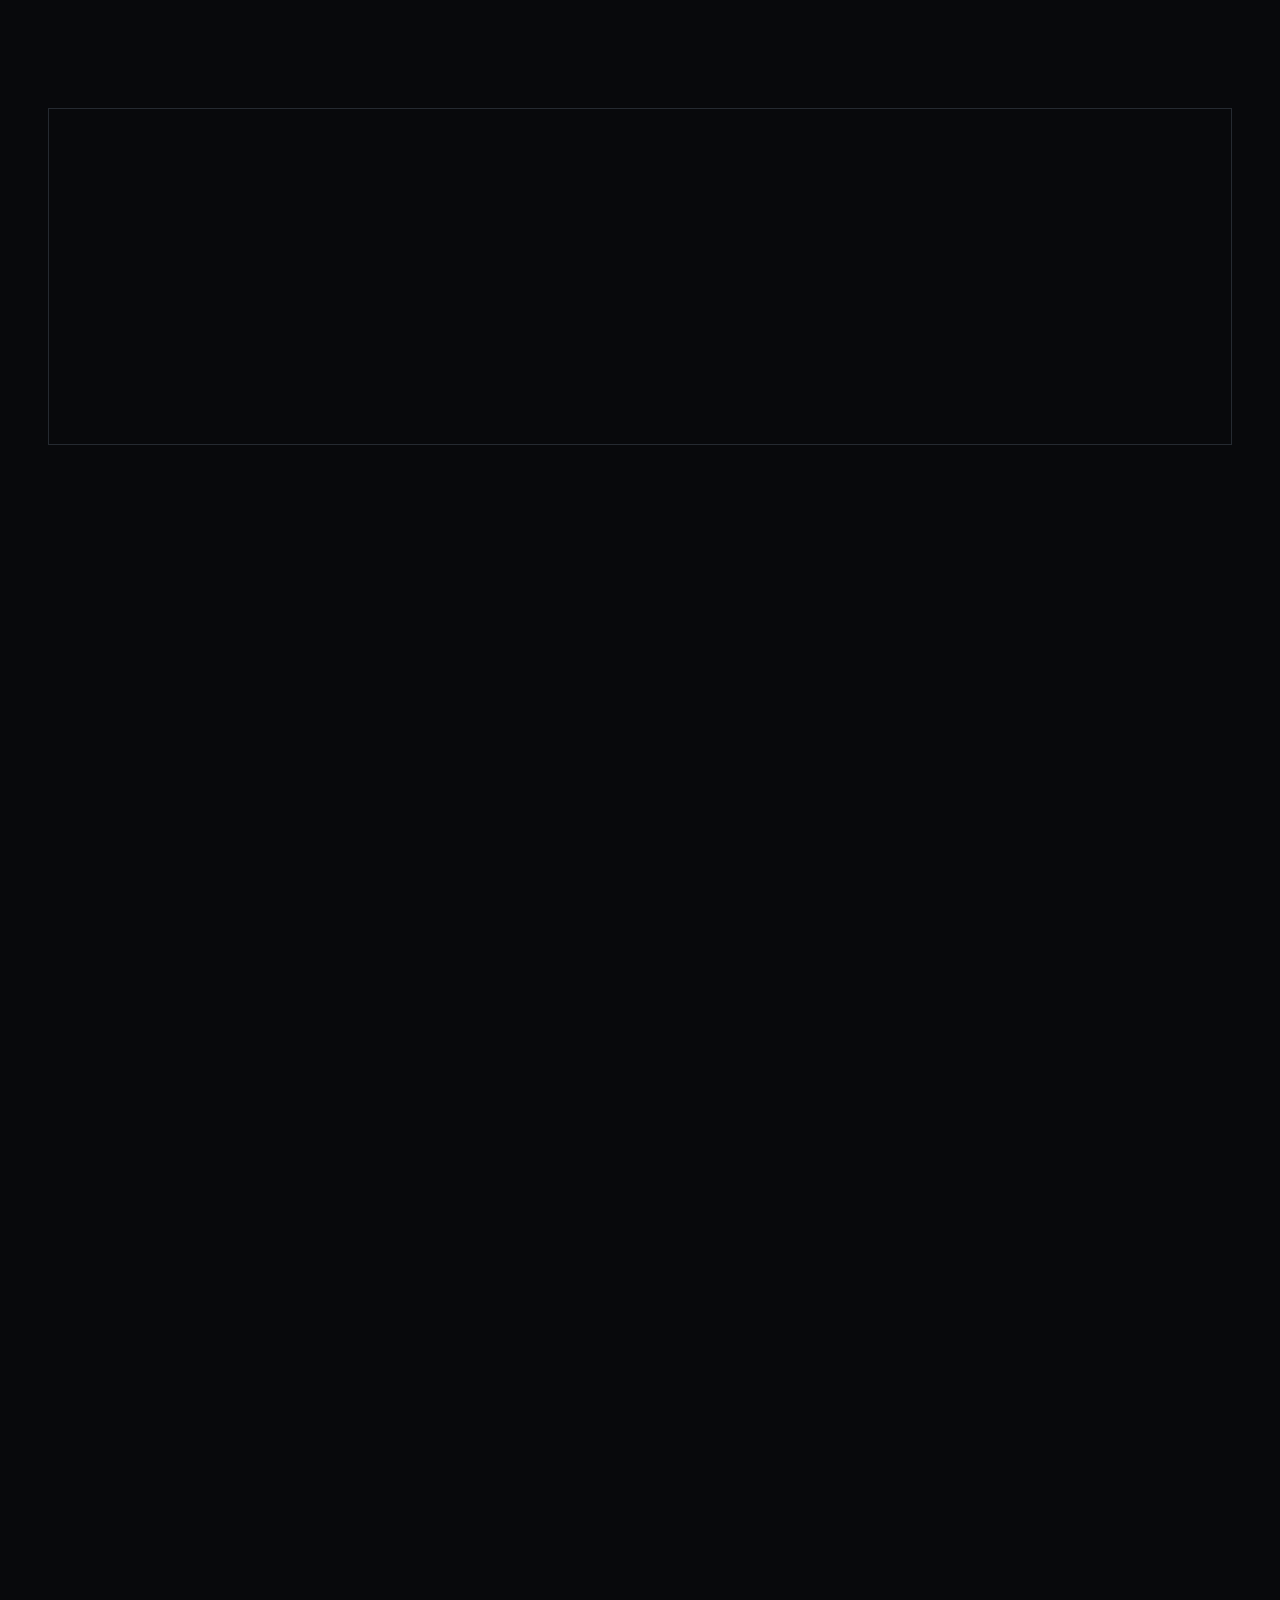
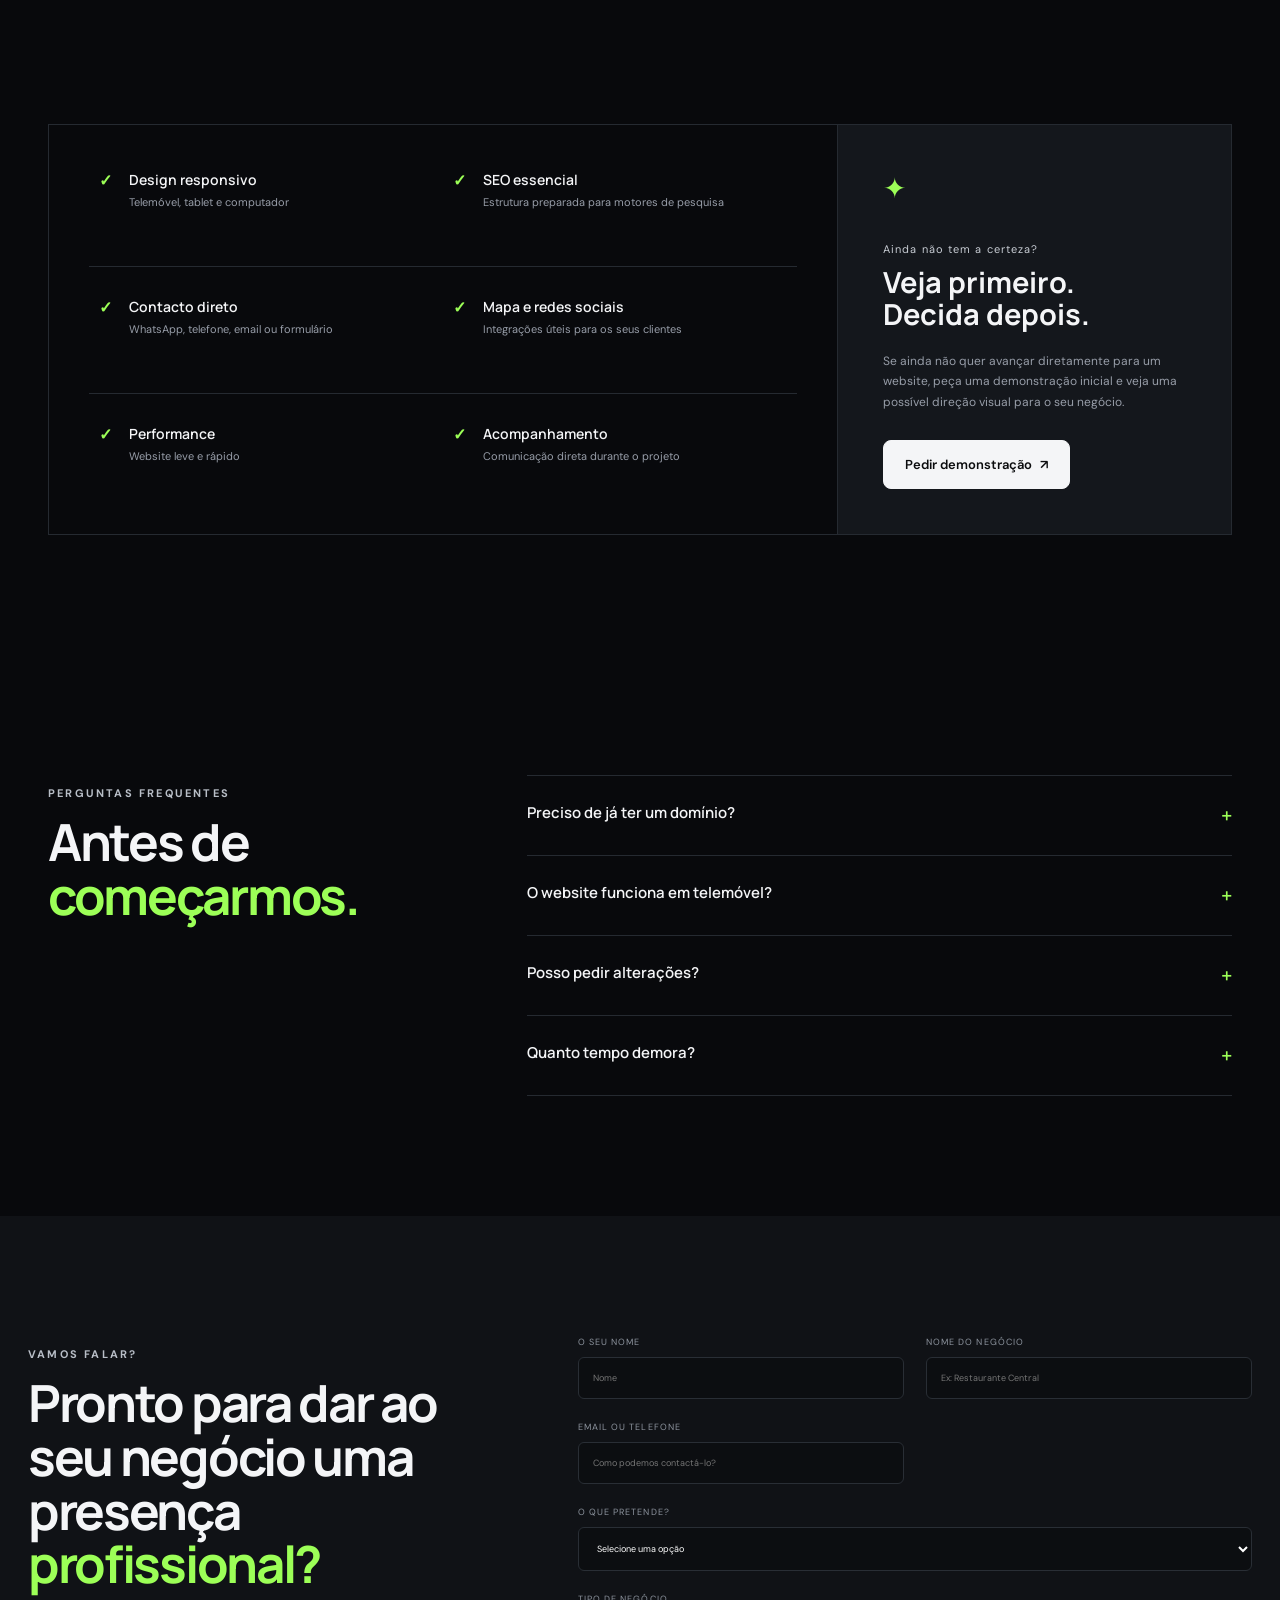
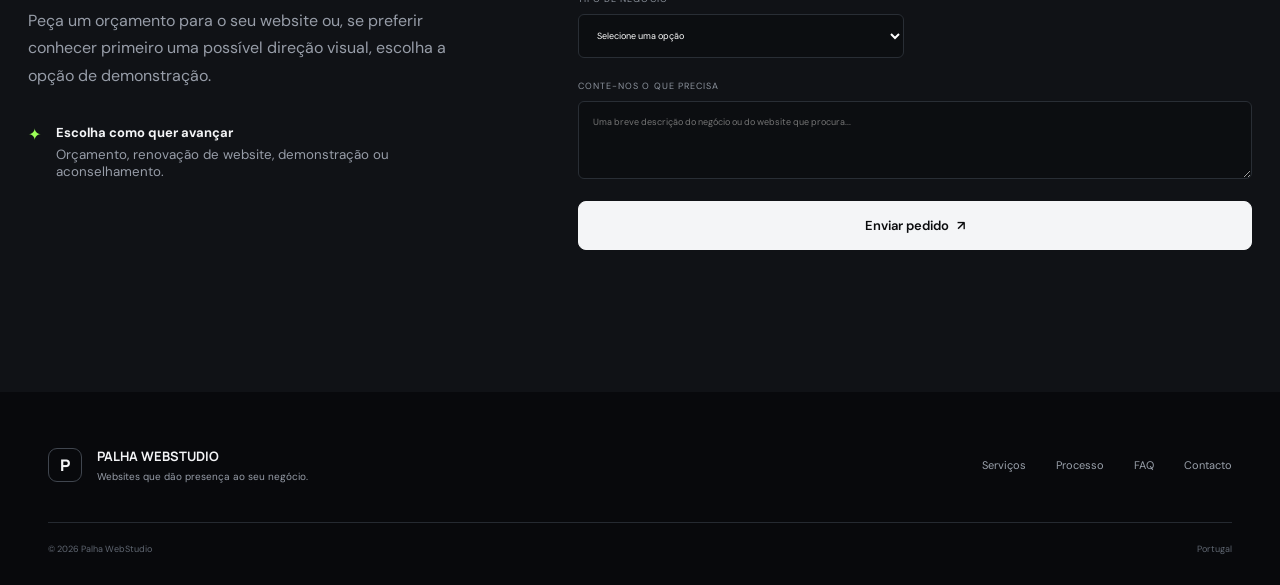
==== commit 496a8cd4: "Update index.html" ====
--- a/index.html
+++ b/index.html
@@ -3,14 +3,28 @@
 <head>
   <meta charset="utf-8">
   <meta name="viewport" content="width=device-width,initial-scale=1">
-  <title>Palha WebStudio — Websites para negócios locais</title>
-  <meta name="description" content="Websites modernos, rápidos e feitos à medida para negócios locais. Peça um orçamento ou uma demonstração sem compromisso.">
-  <meta property="og:title" content="Palha WebStudio">
-  <meta property="og:description" content="Transformamos negócios locais em experiências digitais.">
-  <meta property="og:type" content="website">
-  <meta property="og:url" content="https://palhaweb.pt/">
-  <meta name="theme-color" content="#08090c">
-  <link rel="icon" href="favicon.svg" type="image/svg+xml">
+   <title>Palha WebStudio | Websites para Negócios Locais</title>
+
+<meta name="description" content="Criação de websites modernos, rápidos e personalizados para restaurantes, cafés, barbearias e outros negócios locais em Portugal. Peça um orçamento ou demonstração.">
+
+<meta name="robots" content="index, follow">
+
+<link rel="canonical" href="https://palhaweb.pt/">
+
+<meta property="og:title" content="Palha WebStudio | Websites para Negócios Locais">
+<meta property="og:description" content="Criamos websites modernos e personalizados para ajudar negócios locais a destacar-se online.">
+<meta property="og:type" content="website">
+<meta property="og:url" content="https://palhaweb.pt/">
+<meta property="og:locale" content="pt_PT">
+<meta property="og:site_name" content="Palha WebStudio">
+
+<meta name="twitter:card" content="summary_large_image">
+<meta name="twitter:title" content="Palha WebStudio | Websites para Negócios Locais">
+<meta name="twitter:description" content="Criamos websites modernos e personalizados para ajudar negócios locais a destacar-se online.">
+
+<meta name="theme-color" content="#08090c">
+
+<link rel="icon" href="favicon.svg" type="image/svg+xml">
   <link rel="stylesheet" href="style.css">
 </head>
 <body>
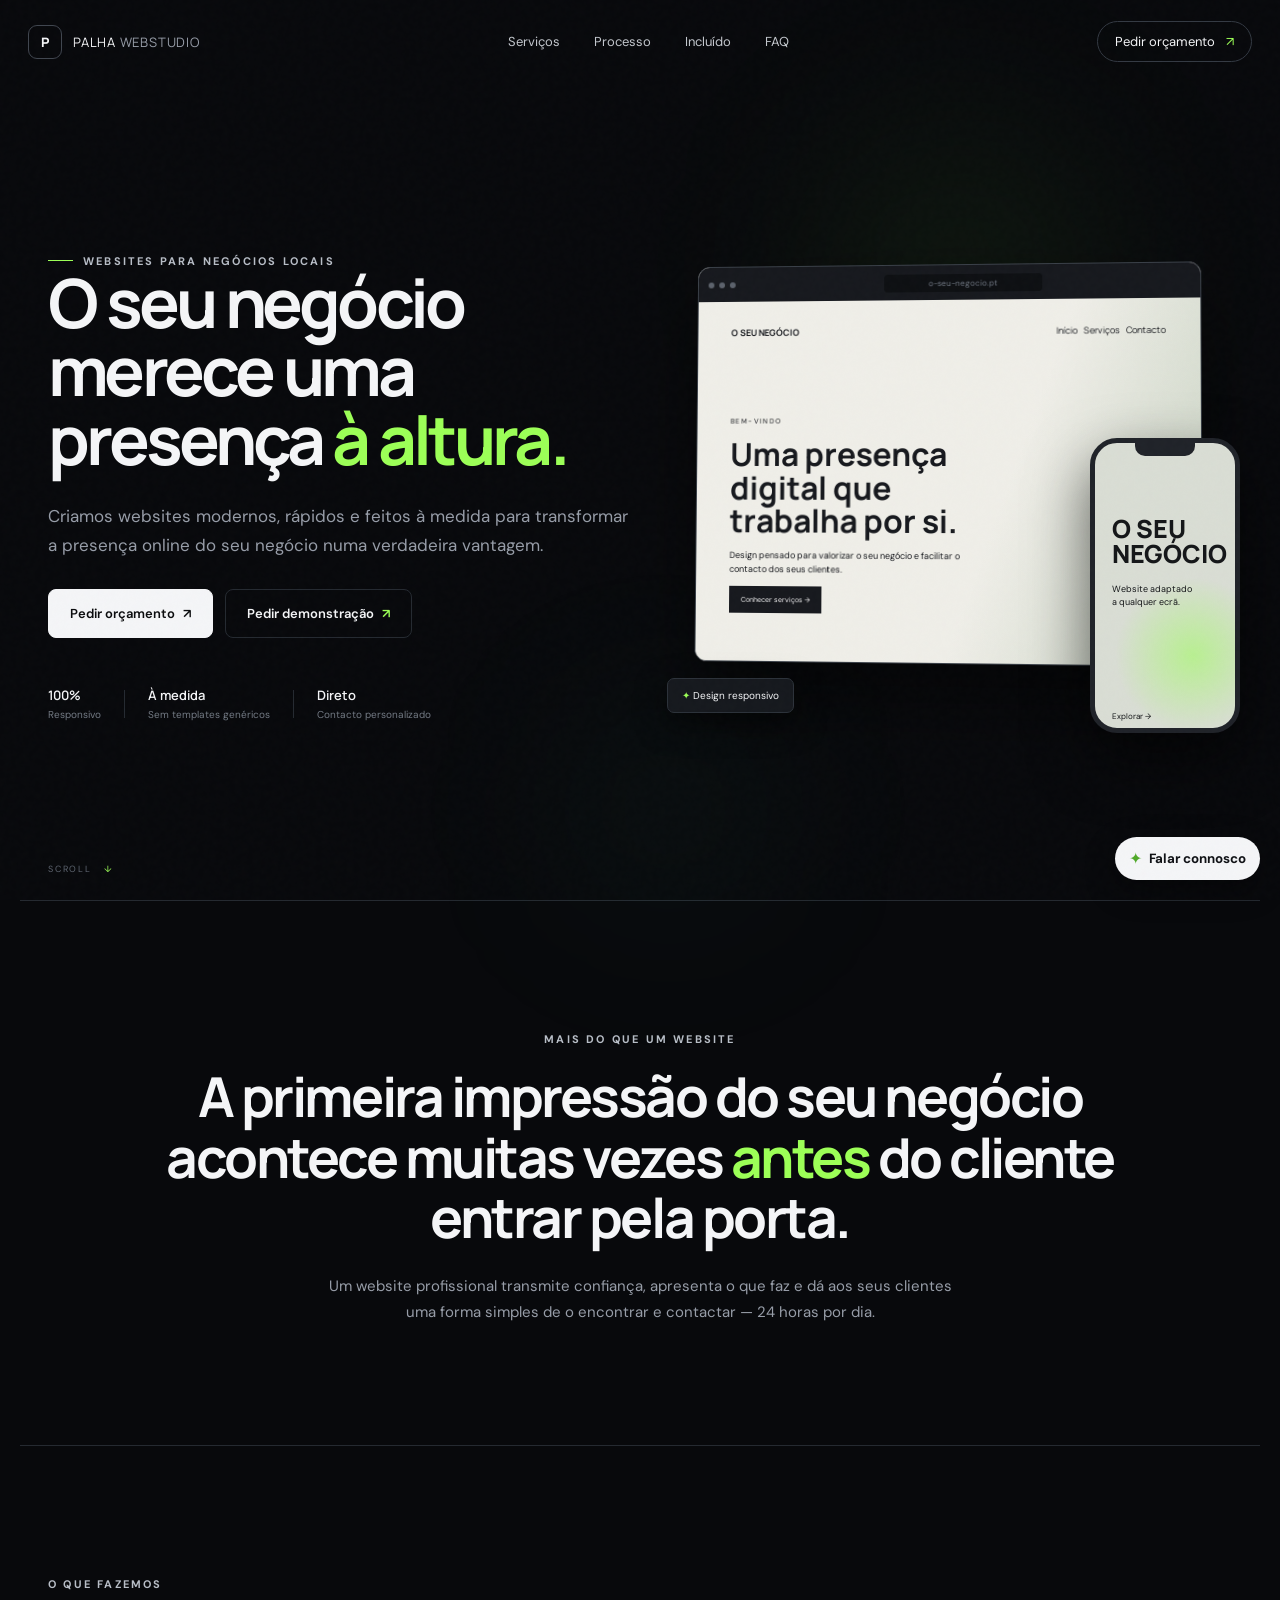
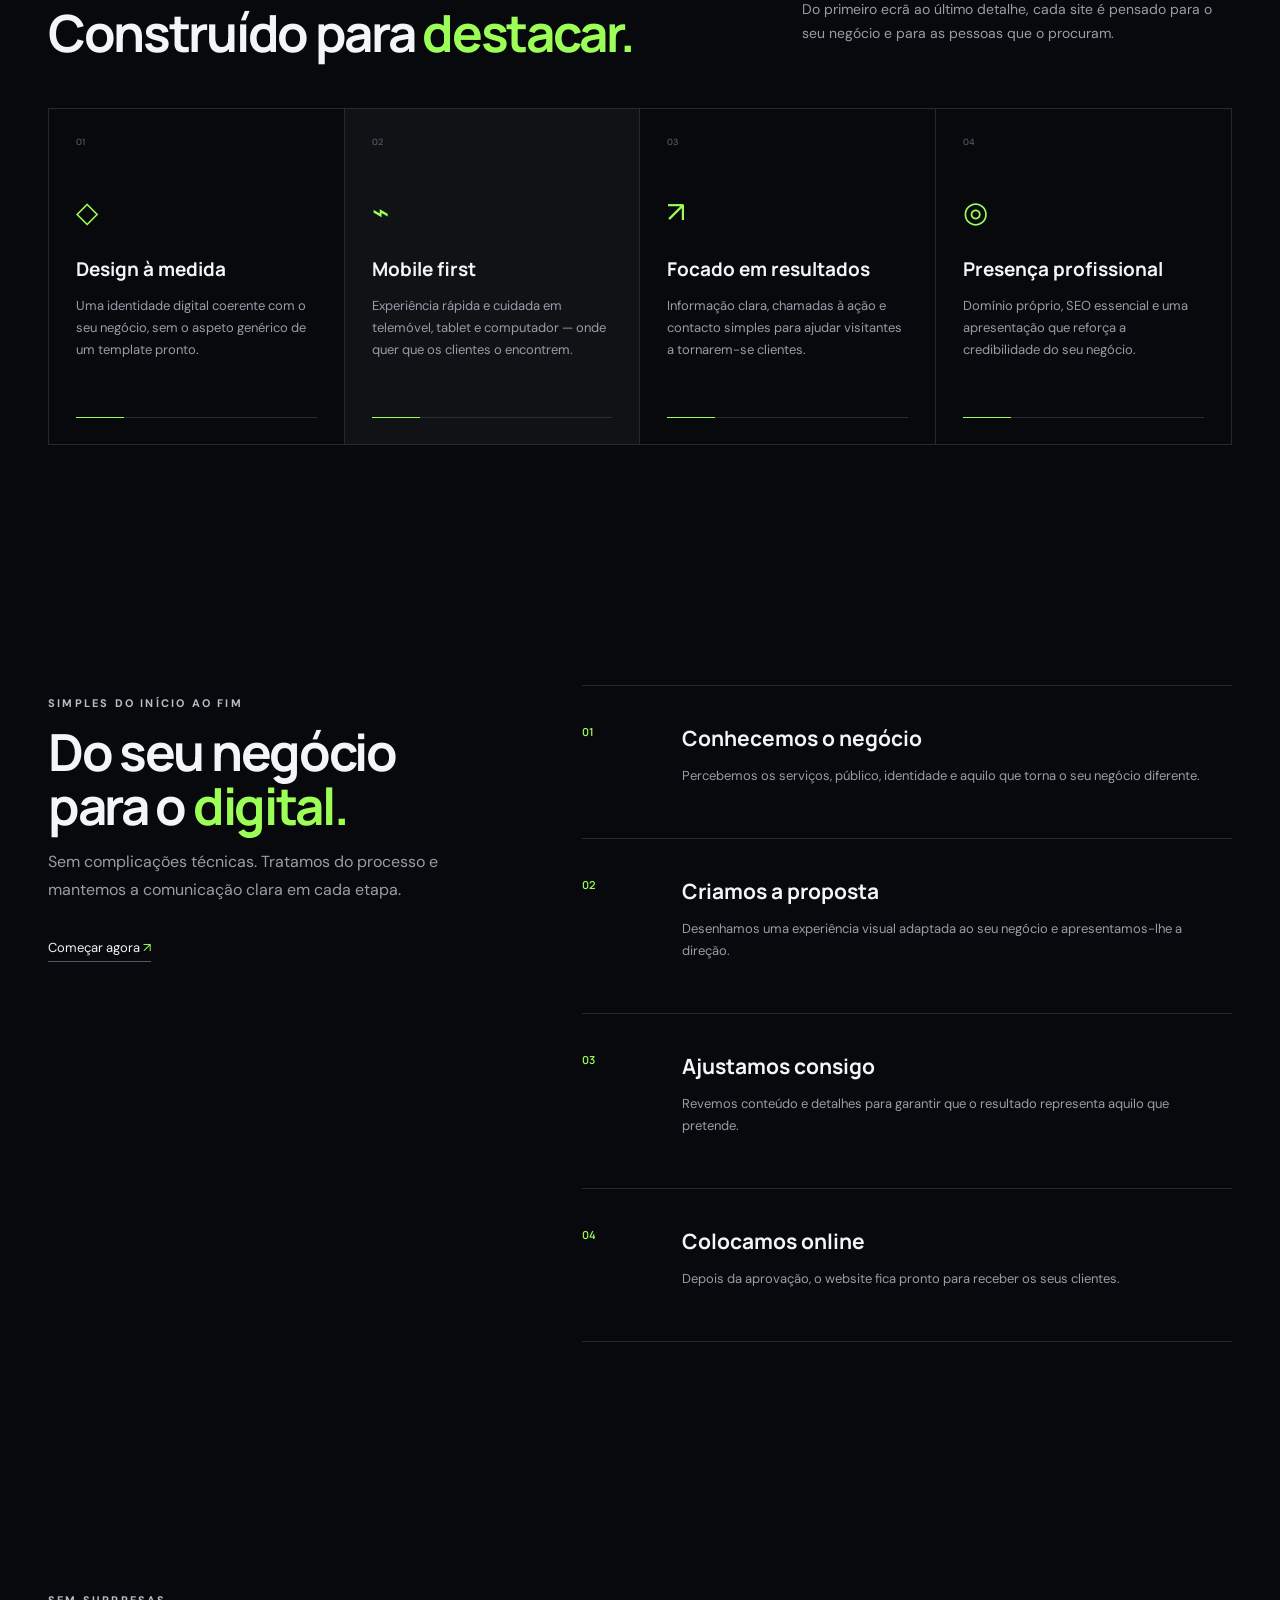
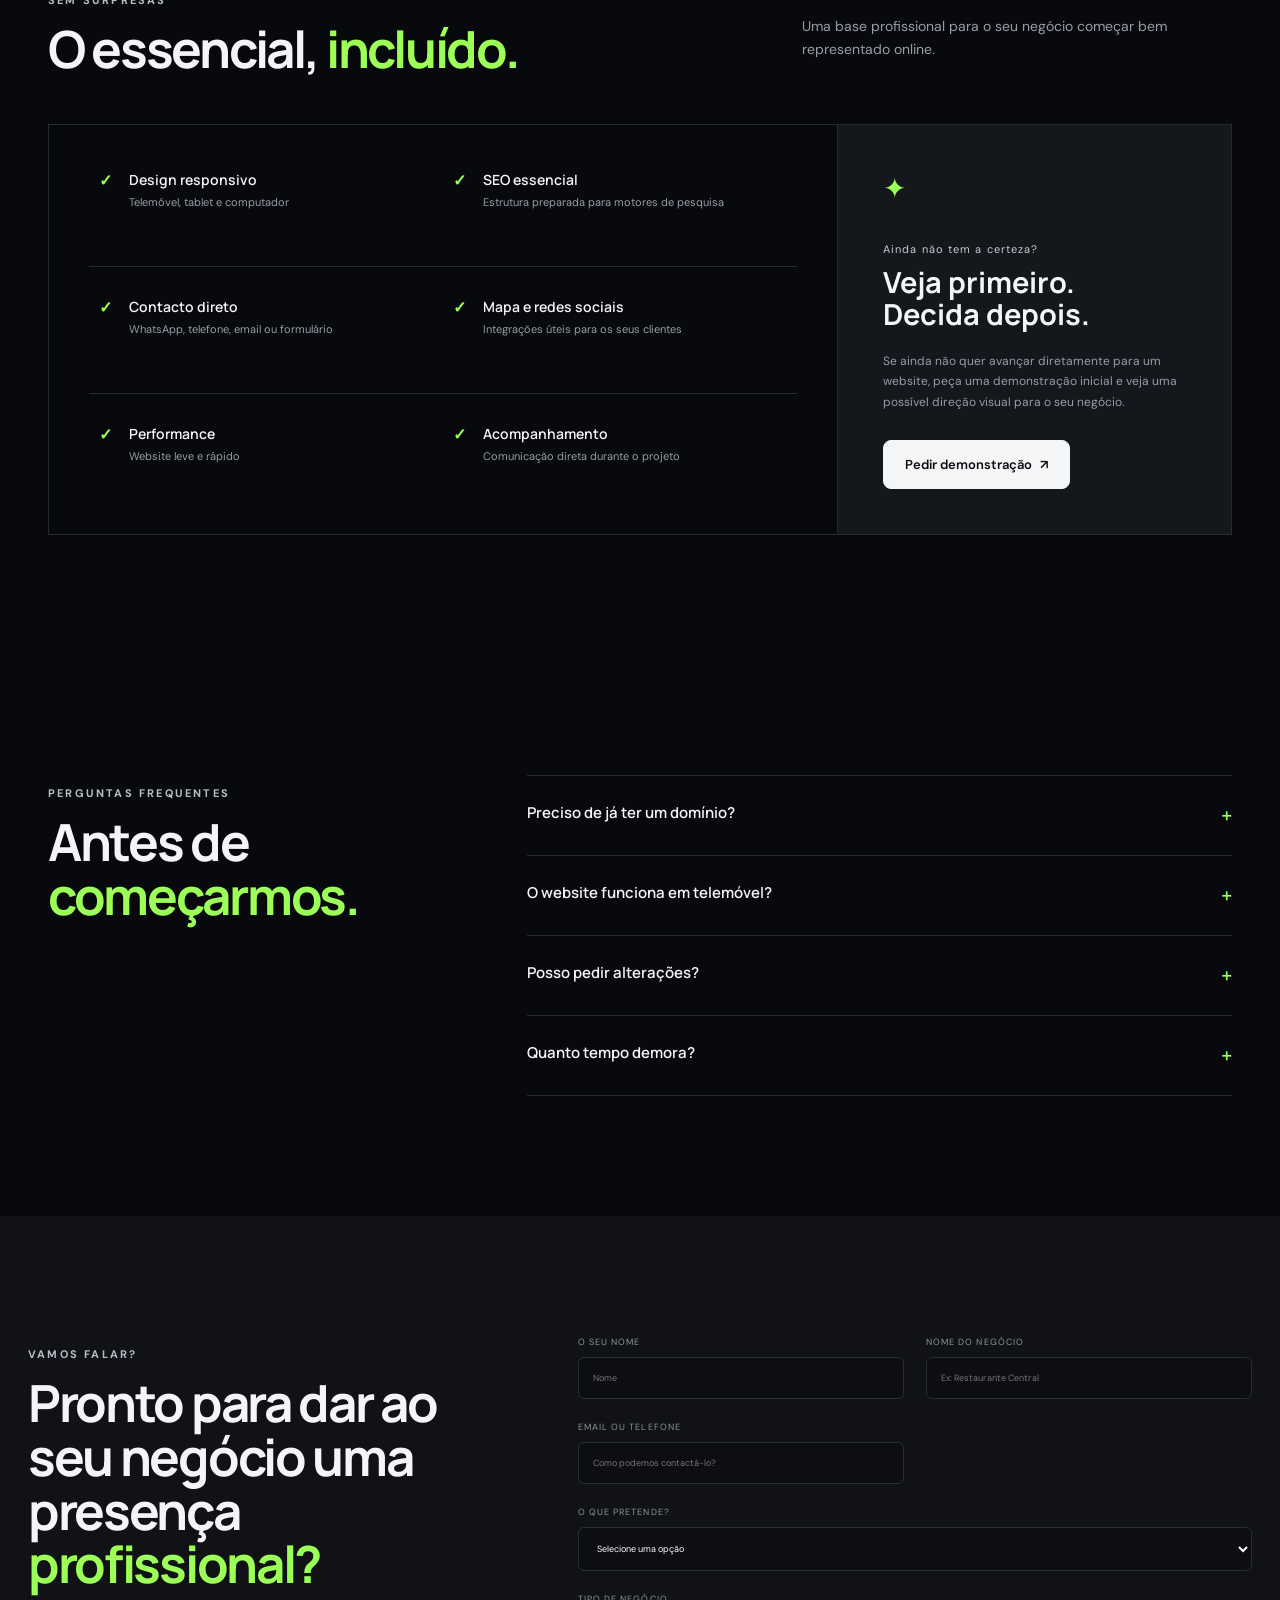
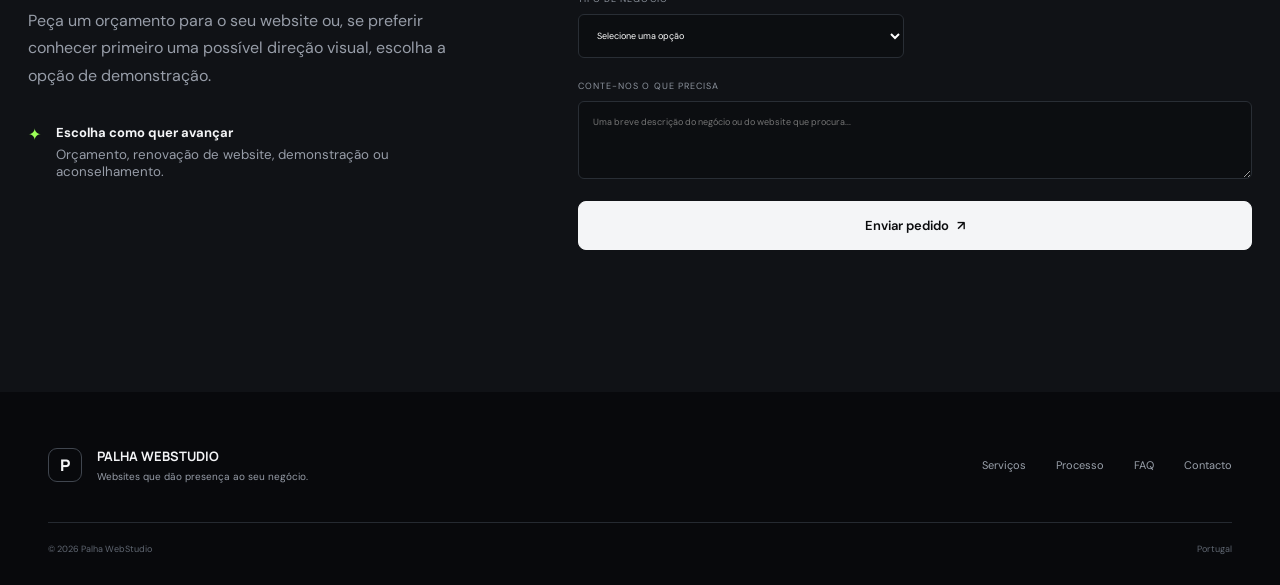
==== commit dbb120ce: "Update index.html" ====
--- a/index.html
+++ b/index.html
@@ -17,11 +17,13 @@
 <meta property="og:url" content="https://palhaweb.pt/">
 <meta property="og:locale" content="pt_PT">
 <meta property="og:site_name" content="Palha WebStudio">
+  <meta property="og:image" content="https://palhaweb.pt/palhaweb-preview.png">
+<meta property="og:image:alt" content="Palha WebStudio - Websites para negócios locais">
 
 <meta name="twitter:card" content="summary_large_image">
 <meta name="twitter:title" content="Palha WebStudio | Websites para Negócios Locais">
 <meta name="twitter:description" content="Criamos websites modernos e personalizados para ajudar negócios locais a destacar-se online.">
-
+<meta name="twitter:image" content="https://palhaweb.pt/palhaweb-preview.png">
 <meta name="theme-color" content="#08090c">
 
 <link rel="icon" href="favicon.svg" type="image/svg+xml">
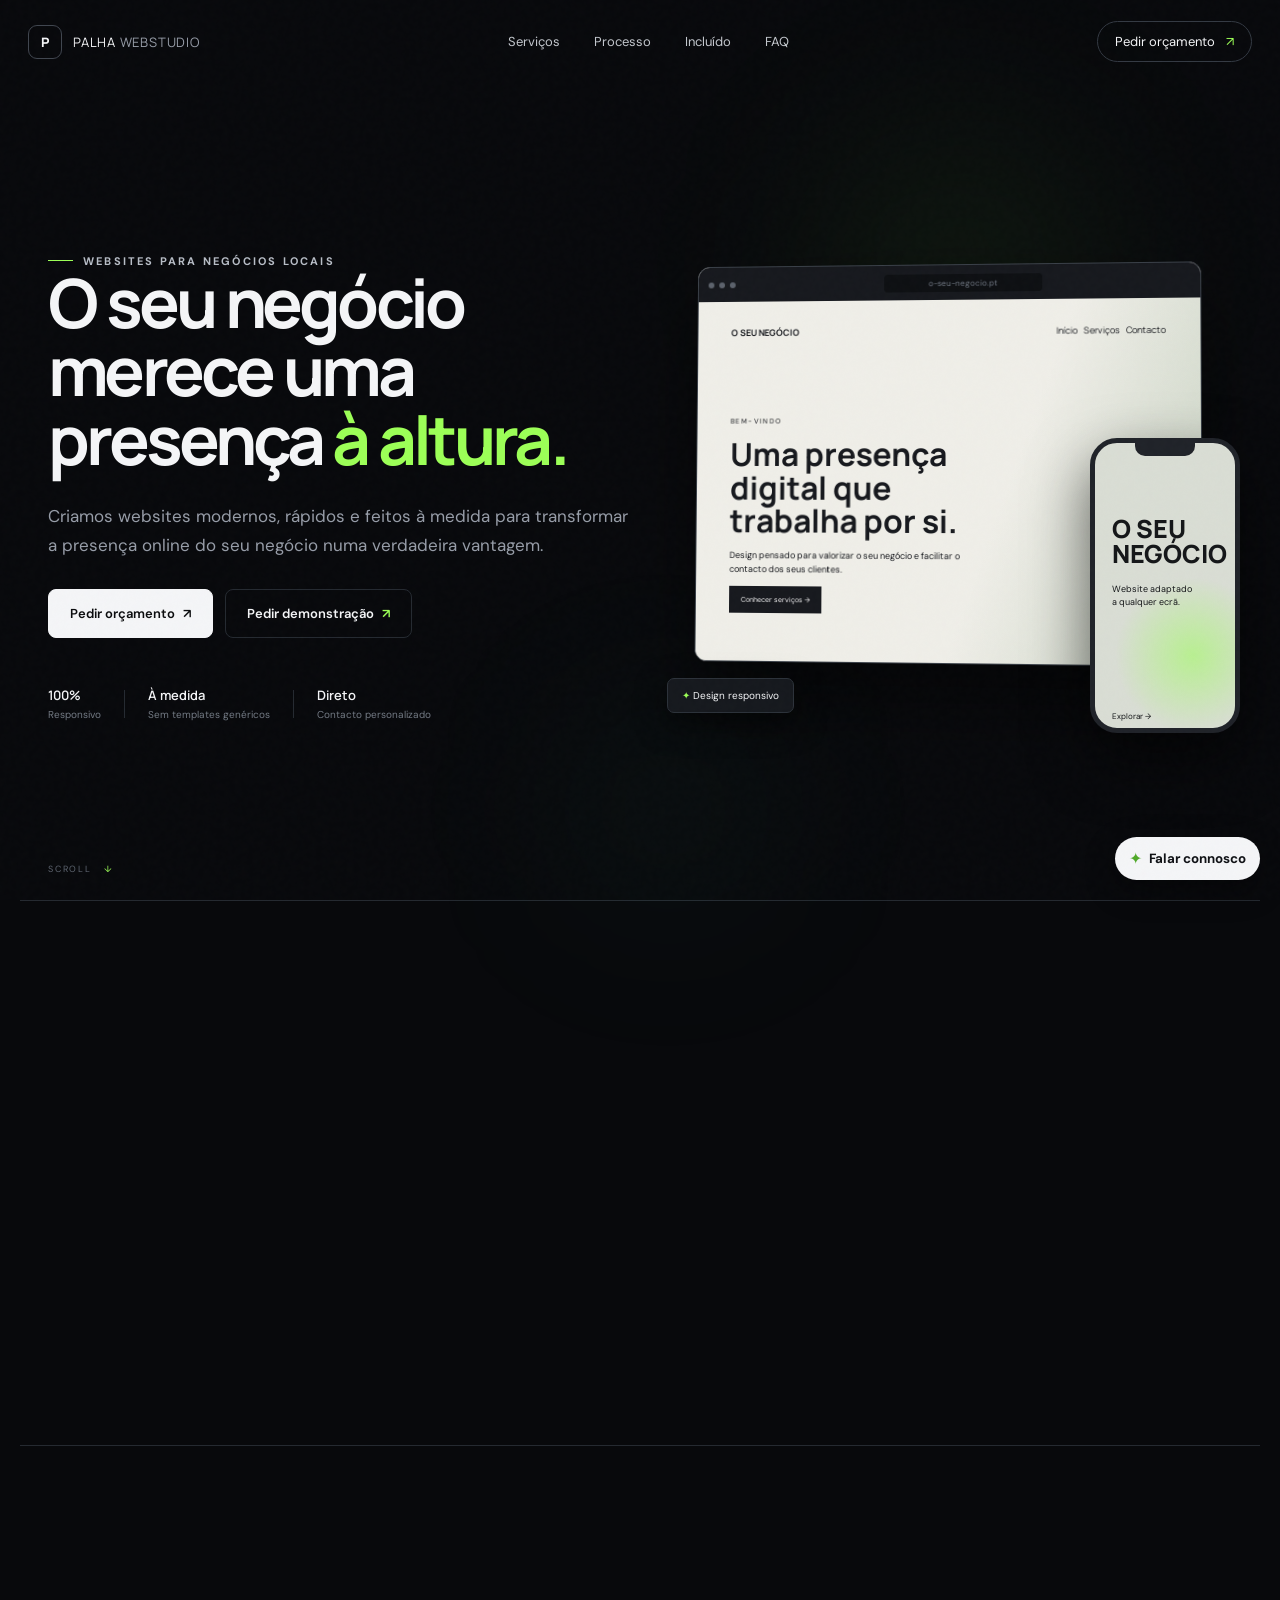
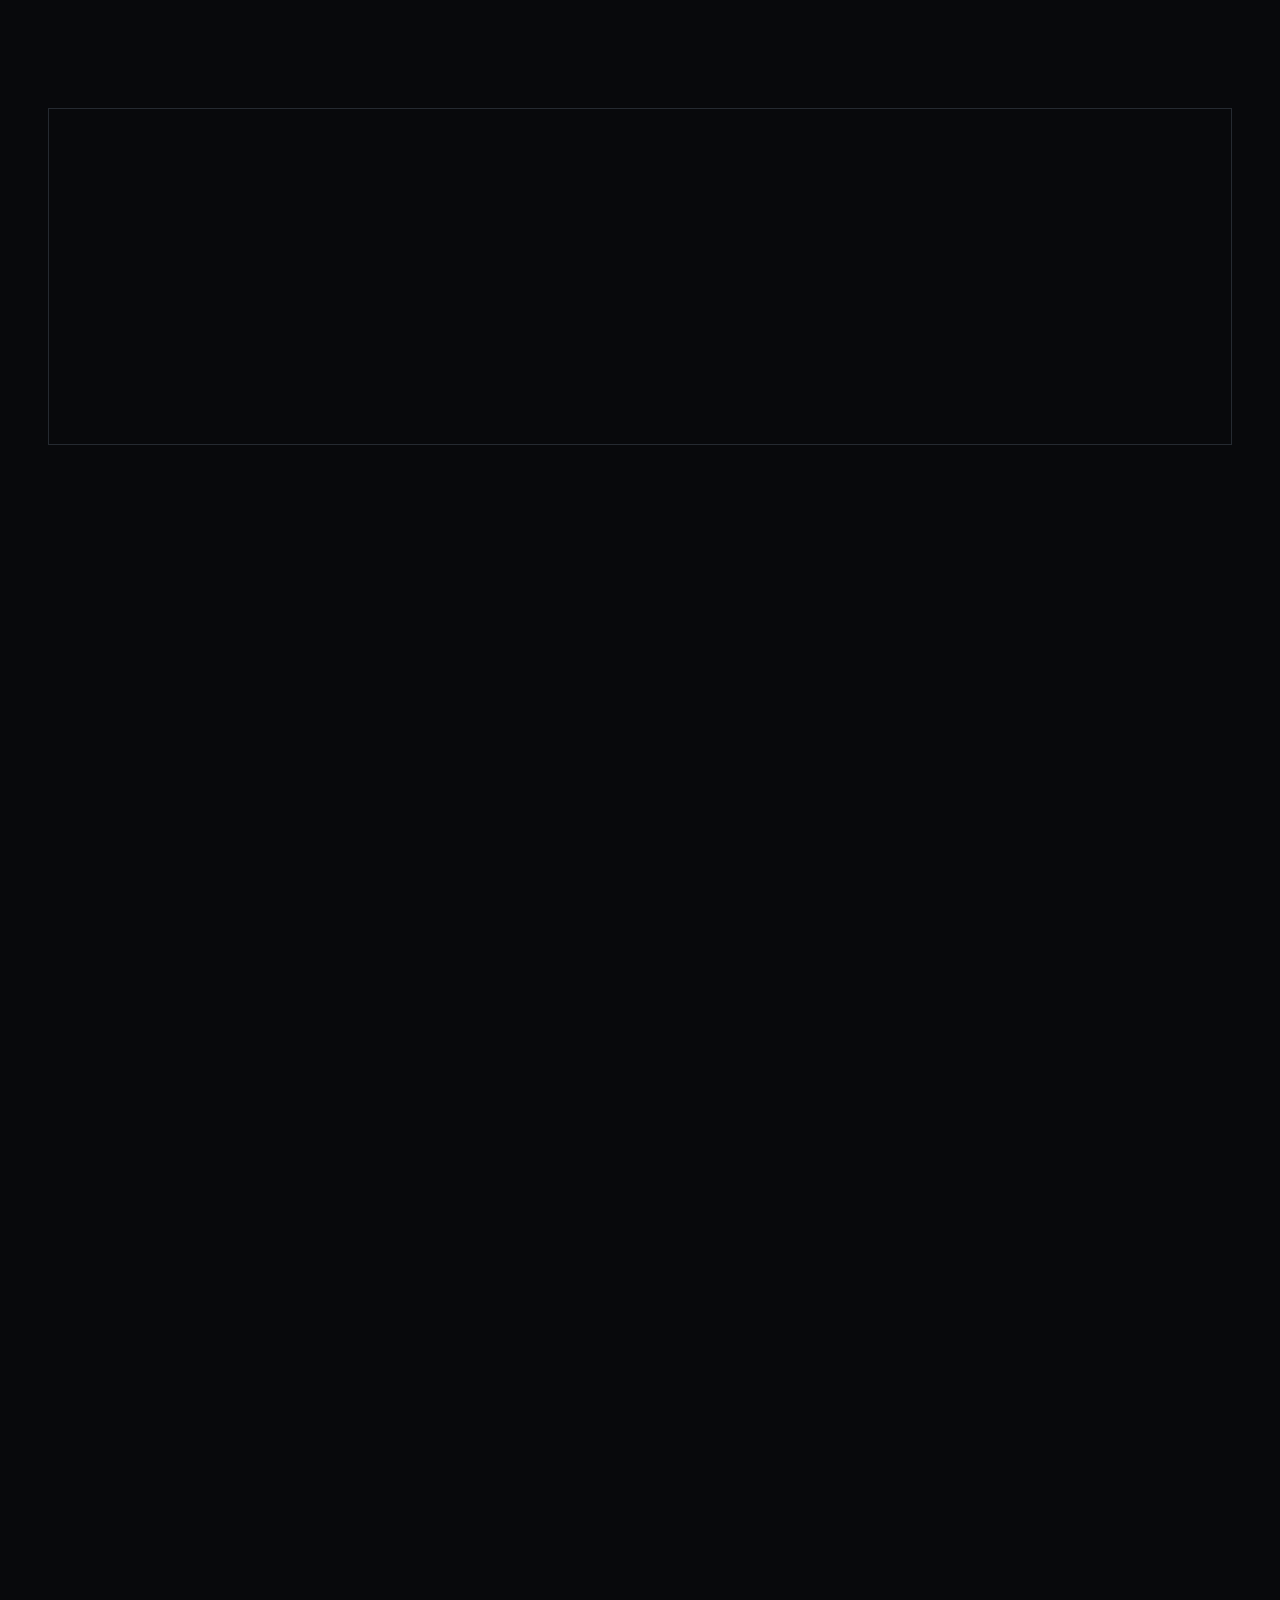
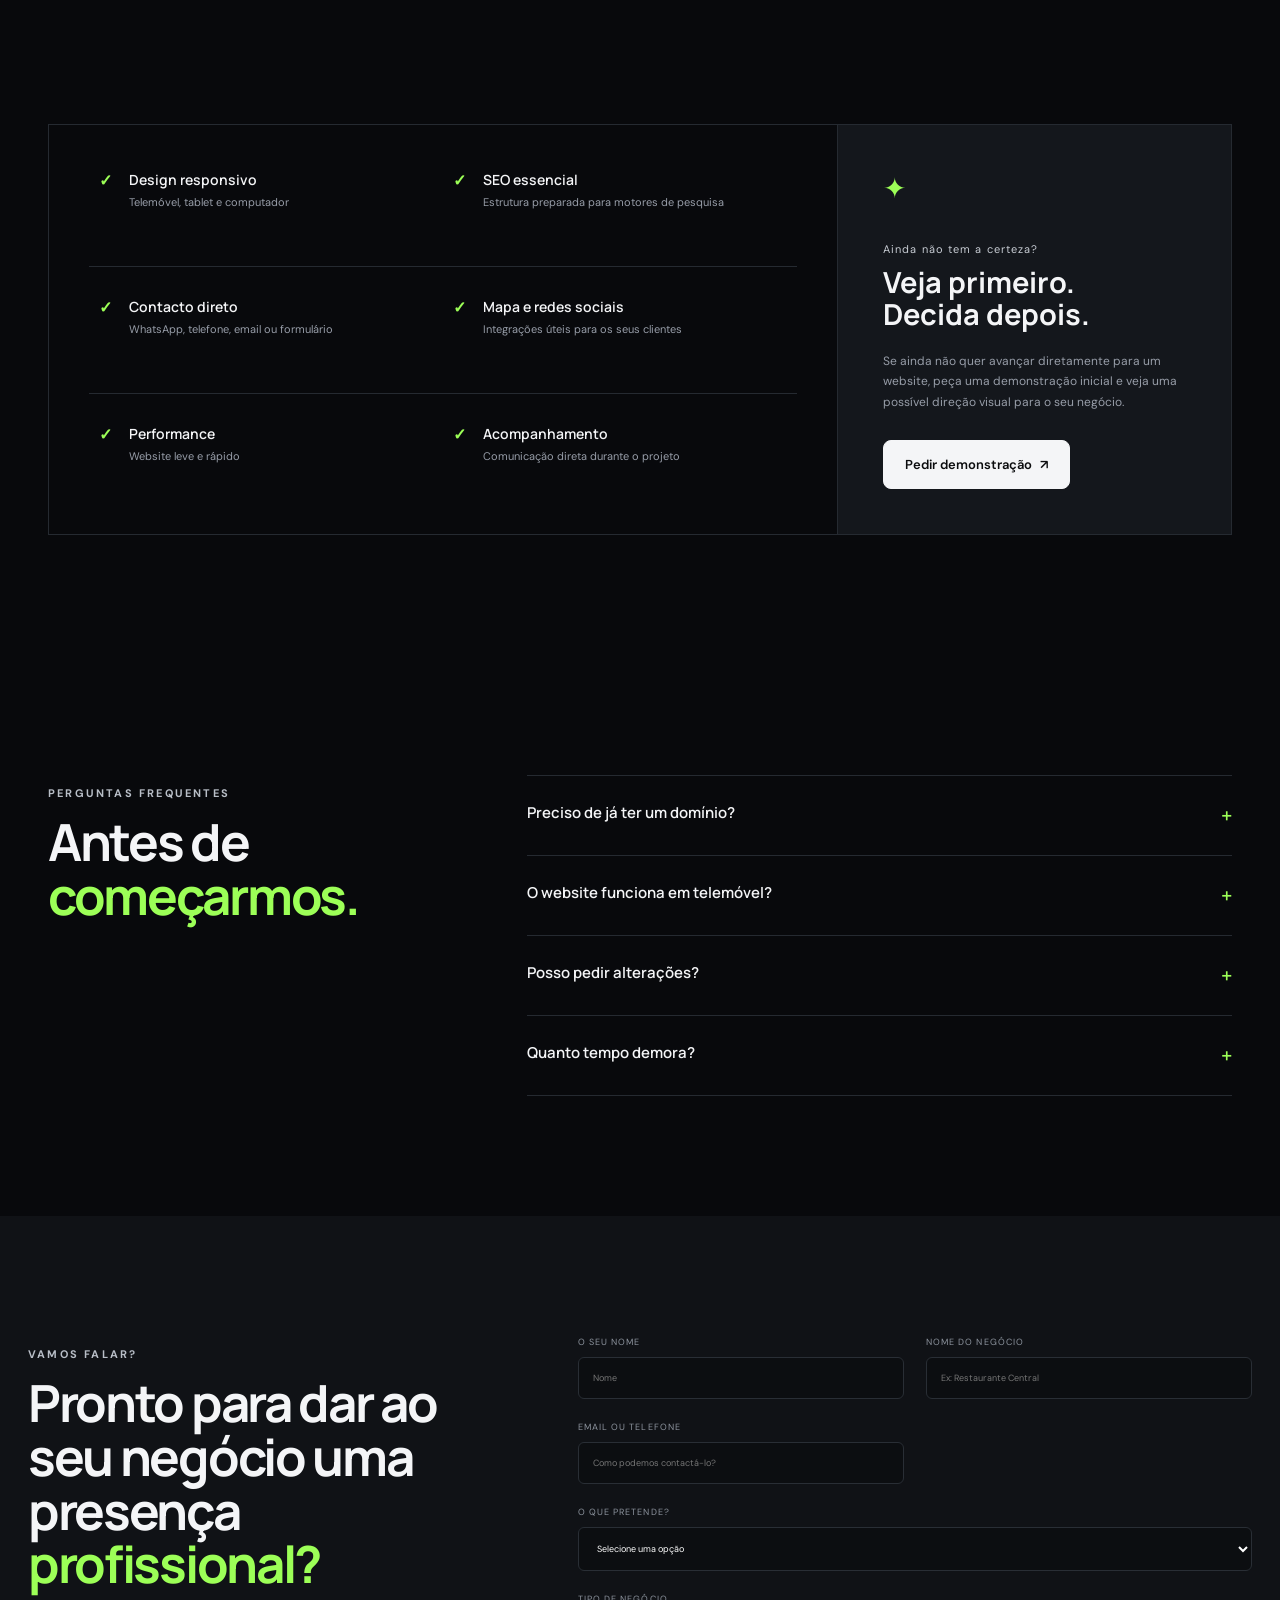
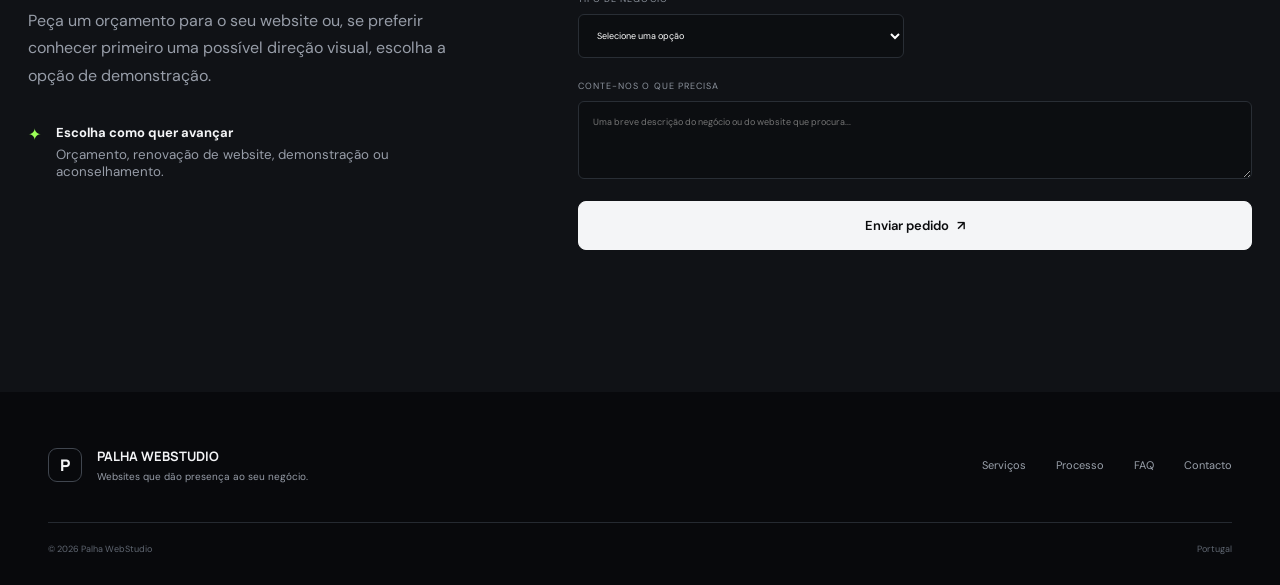
==== commit 7d488299: "Update index.html" ====
--- a/index.html
+++ b/index.html
@@ -2,32 +2,51 @@
 <html lang="pt-PT">
 <head>
   <meta charset="utf-8">
-  <meta name="viewport" content="width=device-width,initial-scale=1">
-   <title>Palha WebStudio | Websites para Negócios Locais</title>
+  <meta name="viewport" content="width=device-width, initial-scale=1">
 
-<meta name="description" content="Criação de websites modernos, rápidos e personalizados para restaurantes, cafés, barbearias e outros negócios locais em Portugal. Peça um orçamento ou demonstração.">
+  <title>Criação de Sites Profissionais | Palha WebStudio</title>
 
-<meta name="robots" content="index, follow">
+  <meta name="description" content="Criação de sites profissionais para restaurantes, cafés, barbearias, ginásios e outros negócios locais em Portugal. Websites modernos, rápidos e adaptados a telemóvel. Peça uma demonstração sem compromisso.">
 
-<link rel="canonical" href="https://palhaweb.pt/">
+  <meta name="robots" content="index, follow">
 
-<meta property="og:title" content="Palha WebStudio | Websites para Negócios Locais">
-<meta property="og:description" content="Criamos websites modernos e personalizados para ajudar negócios locais a destacar-se online.">
-<meta property="og:type" content="website">
-<meta property="og:url" content="https://palhaweb.pt/">
-<meta property="og:locale" content="pt_PT">
-<meta property="og:site_name" content="Palha WebStudio">
+  <link rel="canonical" href="https://palhaweb.pt/">
+
+  <meta property="og:title" content="Palha WebStudio | Criação de Sites Profissionais">
+  <meta property="og:description" content="Websites modernos e profissionais para negócios locais em Portugal. Peça uma demonstração sem compromisso.">
+  <meta property="og:type" content="website">
+  <meta property="og:url" content="https://www.palhaweb.pt/">
+  <link rel="canonical" href="https://www.palhaweb.pt/">
   <meta property="og:image" content="https://palhaweb.pt/palhaweb-preview.png">
-<meta property="og:image:alt" content="Palha WebStudio - Websites para negócios locais">
 
-<meta name="twitter:card" content="summary_large_image">
-<meta name="twitter:title" content="Palha WebStudio | Websites para Negócios Locais">
-<meta name="twitter:description" content="Criamos websites modernos e personalizados para ajudar negócios locais a destacar-se online.">
-<meta name="twitter:image" content="https://palhaweb.pt/palhaweb-preview.png">
-<meta name="theme-color" content="#08090c">
+  <meta name="twitter:card" content="summary_large_image">
+  <meta name="twitter:title" content="Palha WebStudio | Criação de Sites Profissionais">
+  <meta name="twitter:description" content="Criação de websites modernos para negócios locais em Portugal.">
+  <meta name="twitter:image" content="https://palhaweb.pt/palhaweb-preview.png">
 
-<link rel="icon" href="favicon.svg" type="image/svg+xml">
+  <meta name="theme-color" content="#08090c">
+
+  <link rel="icon" href="/favicon.svg" type="image/svg+xml">
   <link rel="stylesheet" href="style.css">
+
+  <script type="application/ld+json">
+  {
+    "@context": "https://schema.org",
+    "@type": "ProfessionalService",
+    "name": "Palha WebStudio",
+    "url": "https://palhaweb.pt/",
+    "description": "Criação de websites profissionais para negócios locais em Portugal.",
+    "areaServed": {
+      "@type": "Country",
+      "name": "Portugal"
+    },
+    "serviceType": [
+      "Criação de websites",
+      "Web design",
+      "Desenvolvimento de websites para negócios locais"
+    ]
+  }
+  </script>
 </head>
 <body>
   <div class="noise"></div>
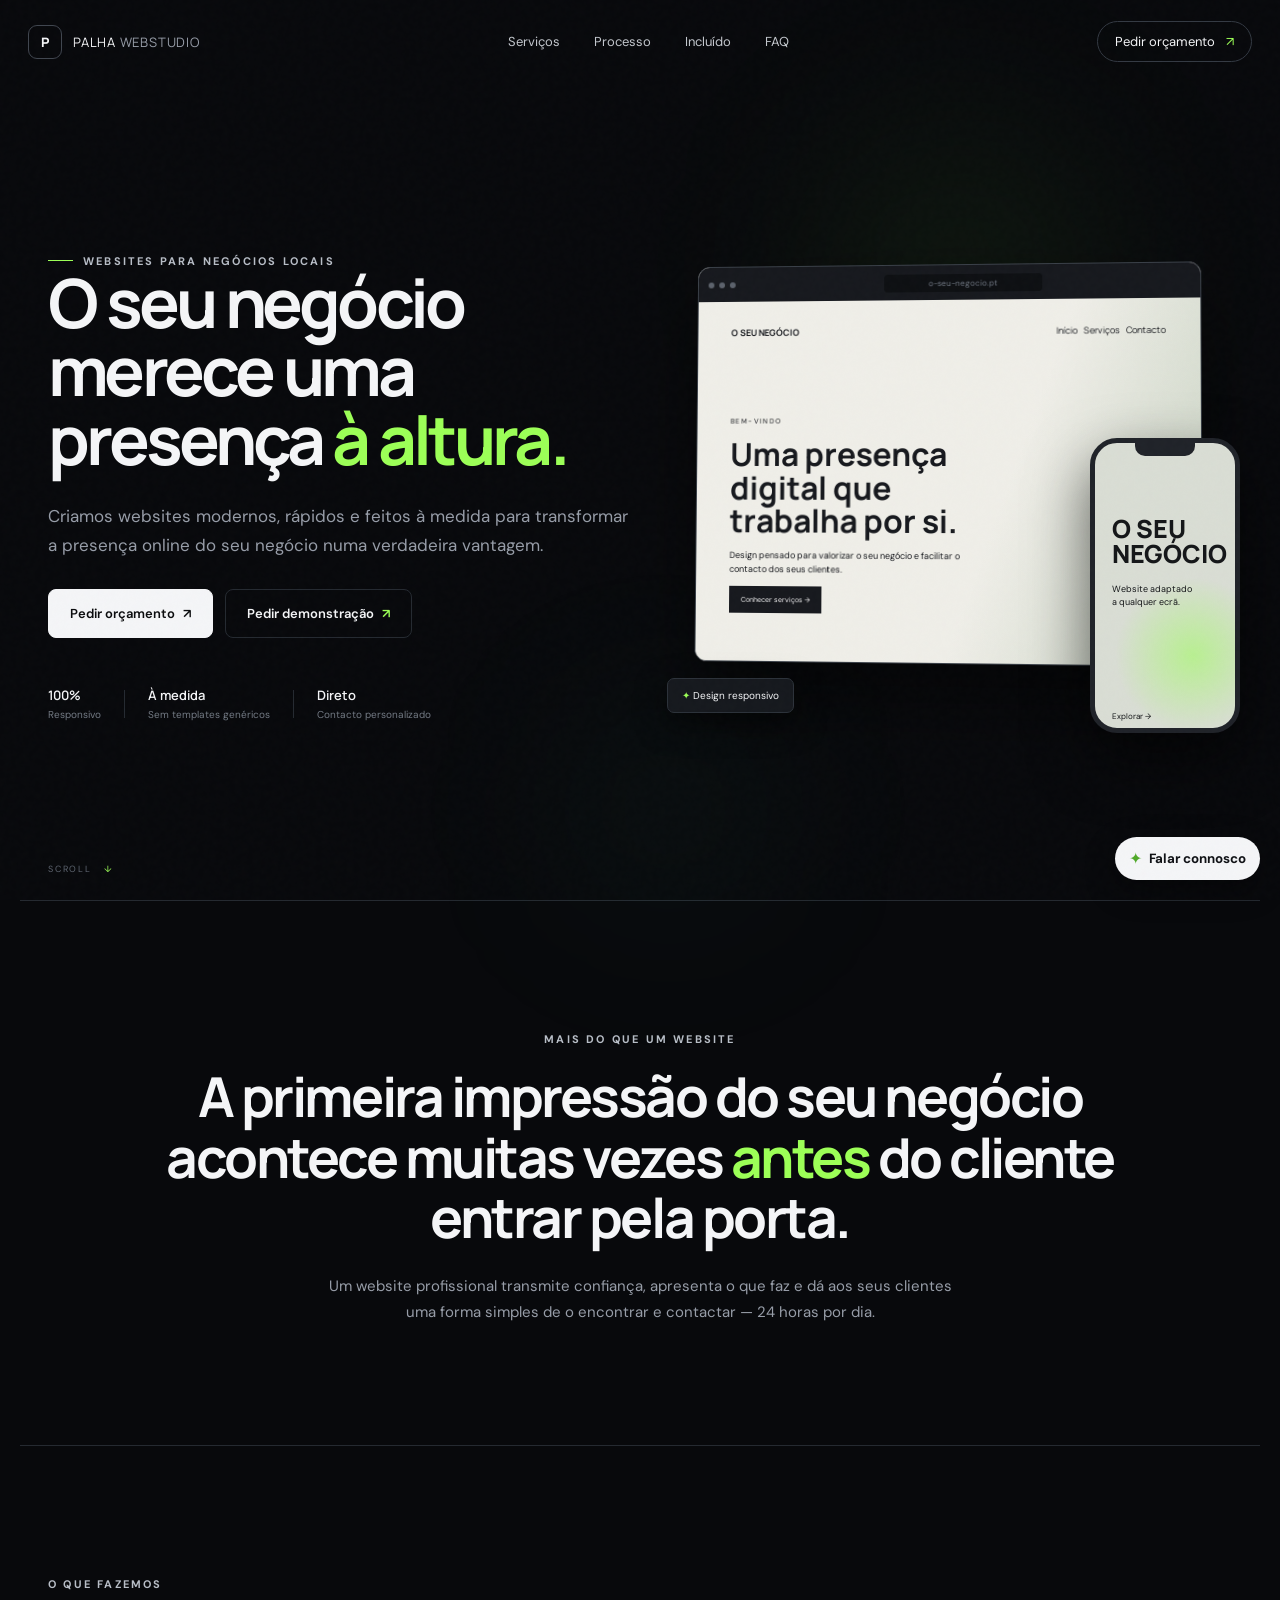
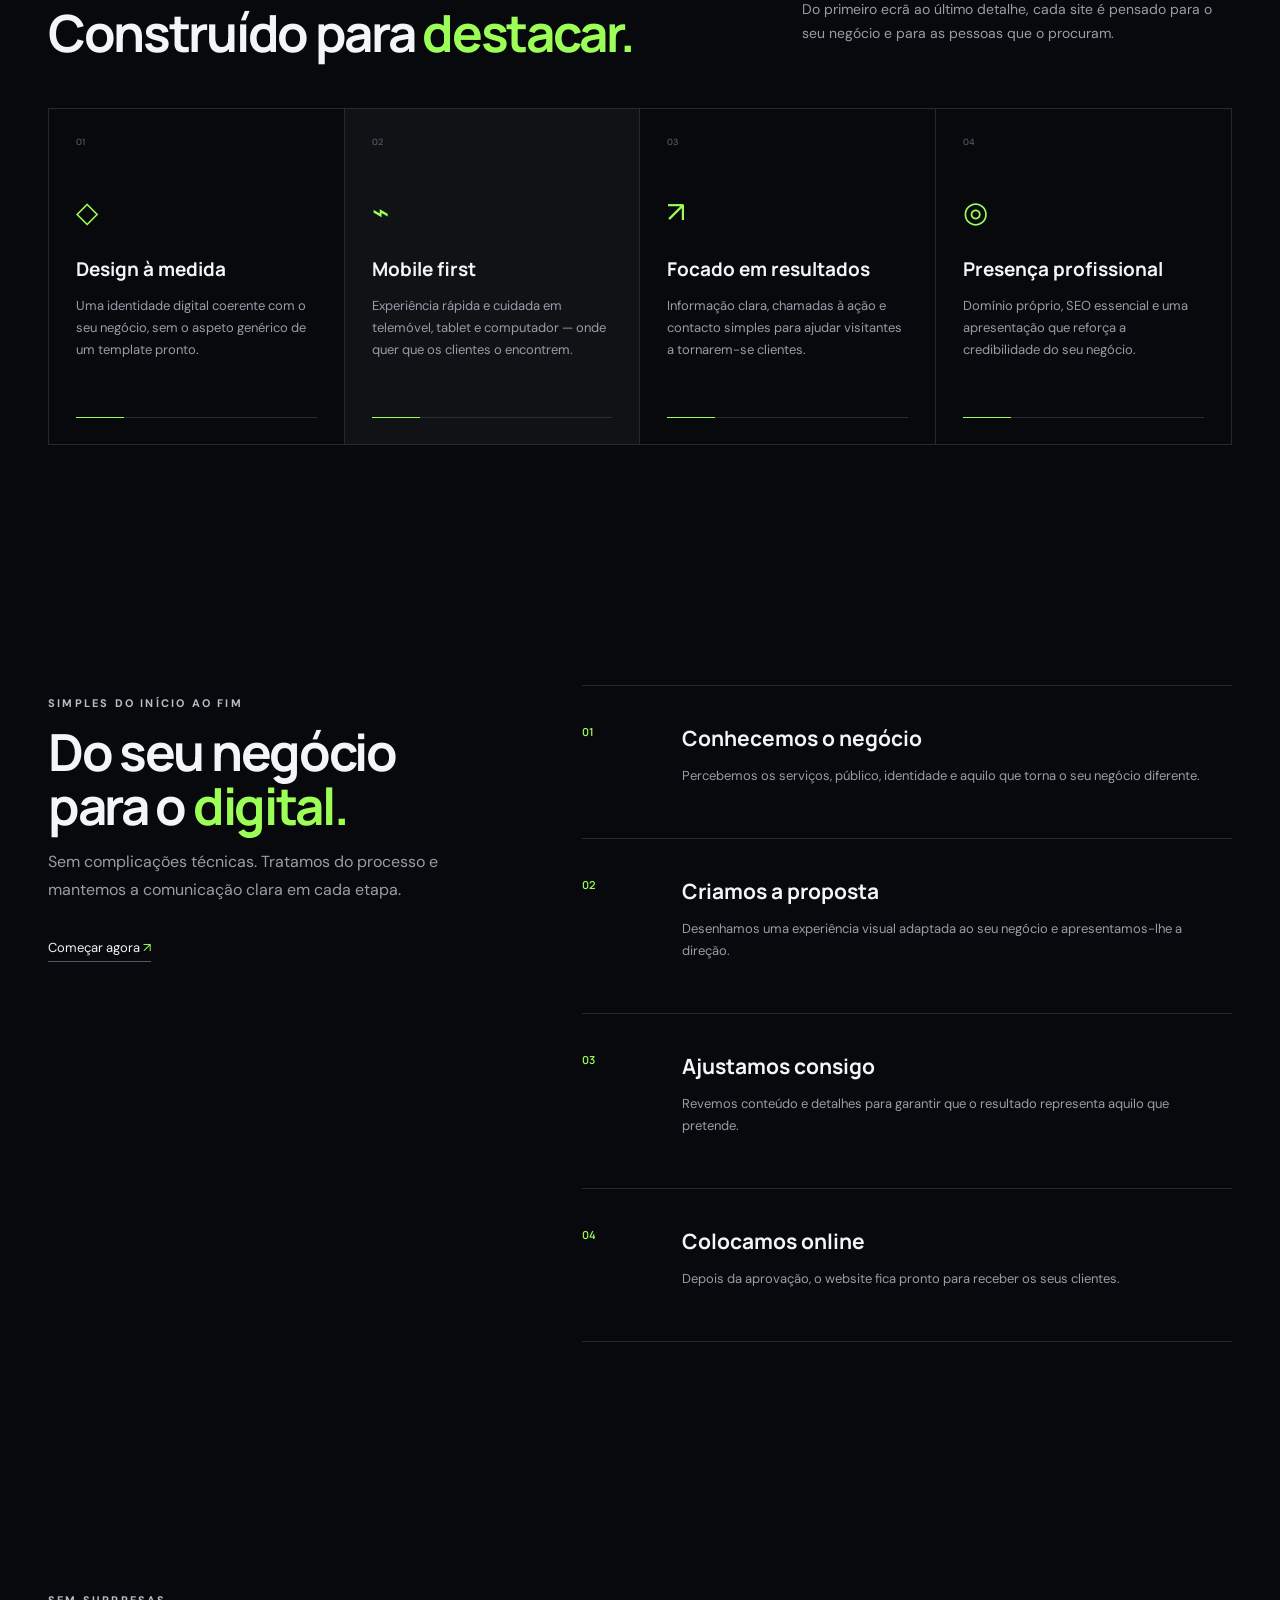
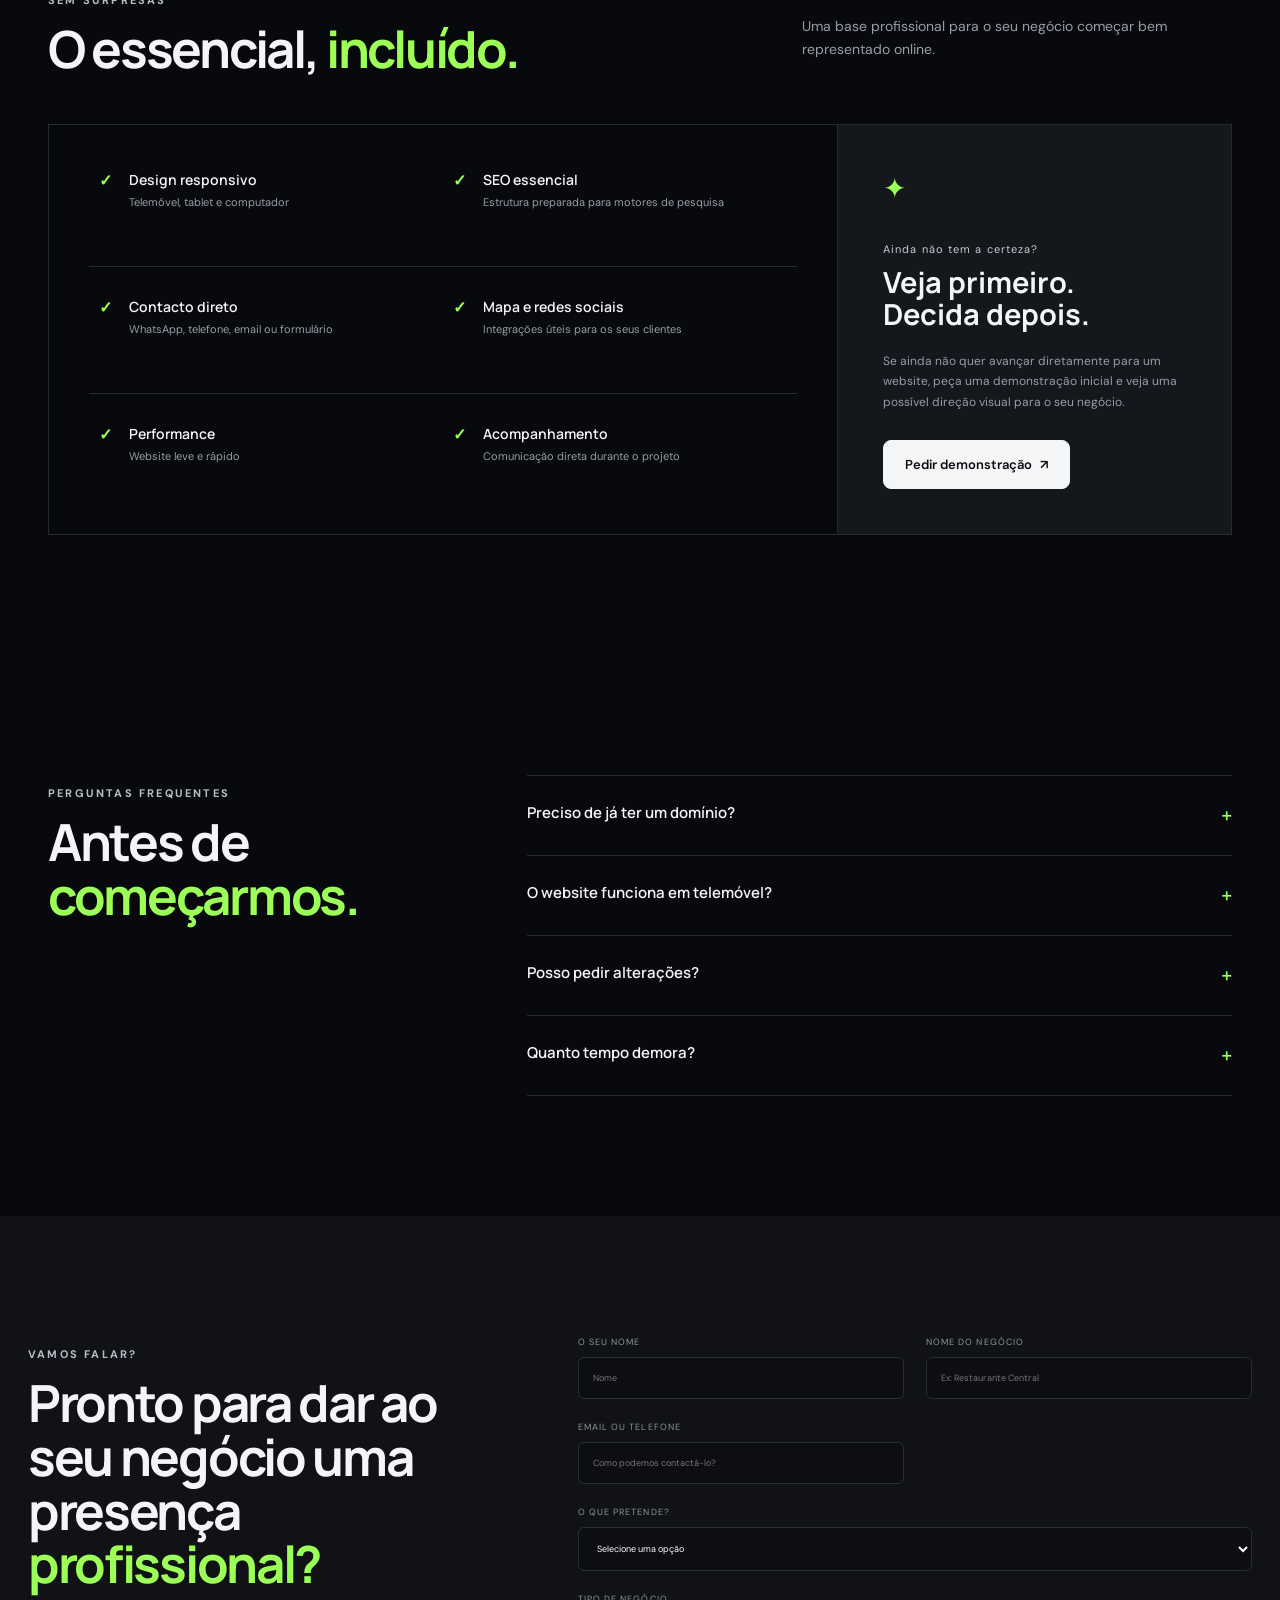
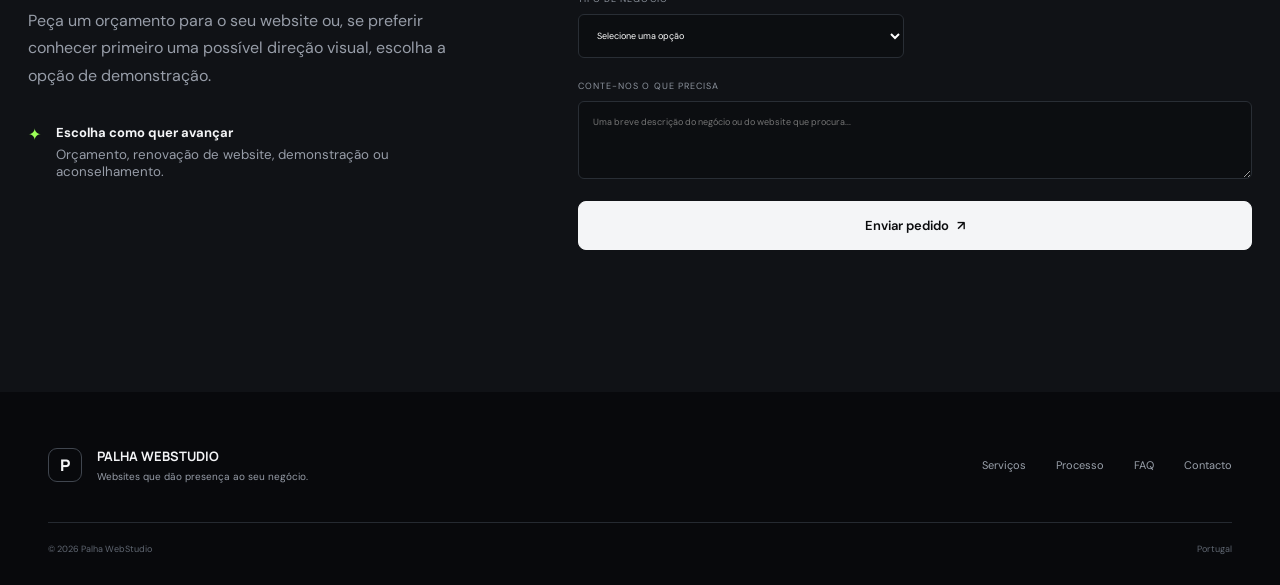
==== commit f1e6027f: "Update index.html" ====
--- a/index.html
+++ b/index.html
@@ -47,6 +47,19 @@
     ]
   }
   </script>
+  </script>
+
+<!-- Google tag (gtag.js) -->
+<script async src="https://www.googletagmanager.com/gtag/js?id=G-YPC4RB14T0"></script>
+<script>
+  window.dataLayer = window.dataLayer || [];
+  function gtag(){dataLayer.push(arguments);}
+  gtag('js', new Date());
+
+  gtag('config', 'G-YPC4RB14T0');
+</script>
+
+</head>
 </head>
 <body>
   <div class="noise"></div>
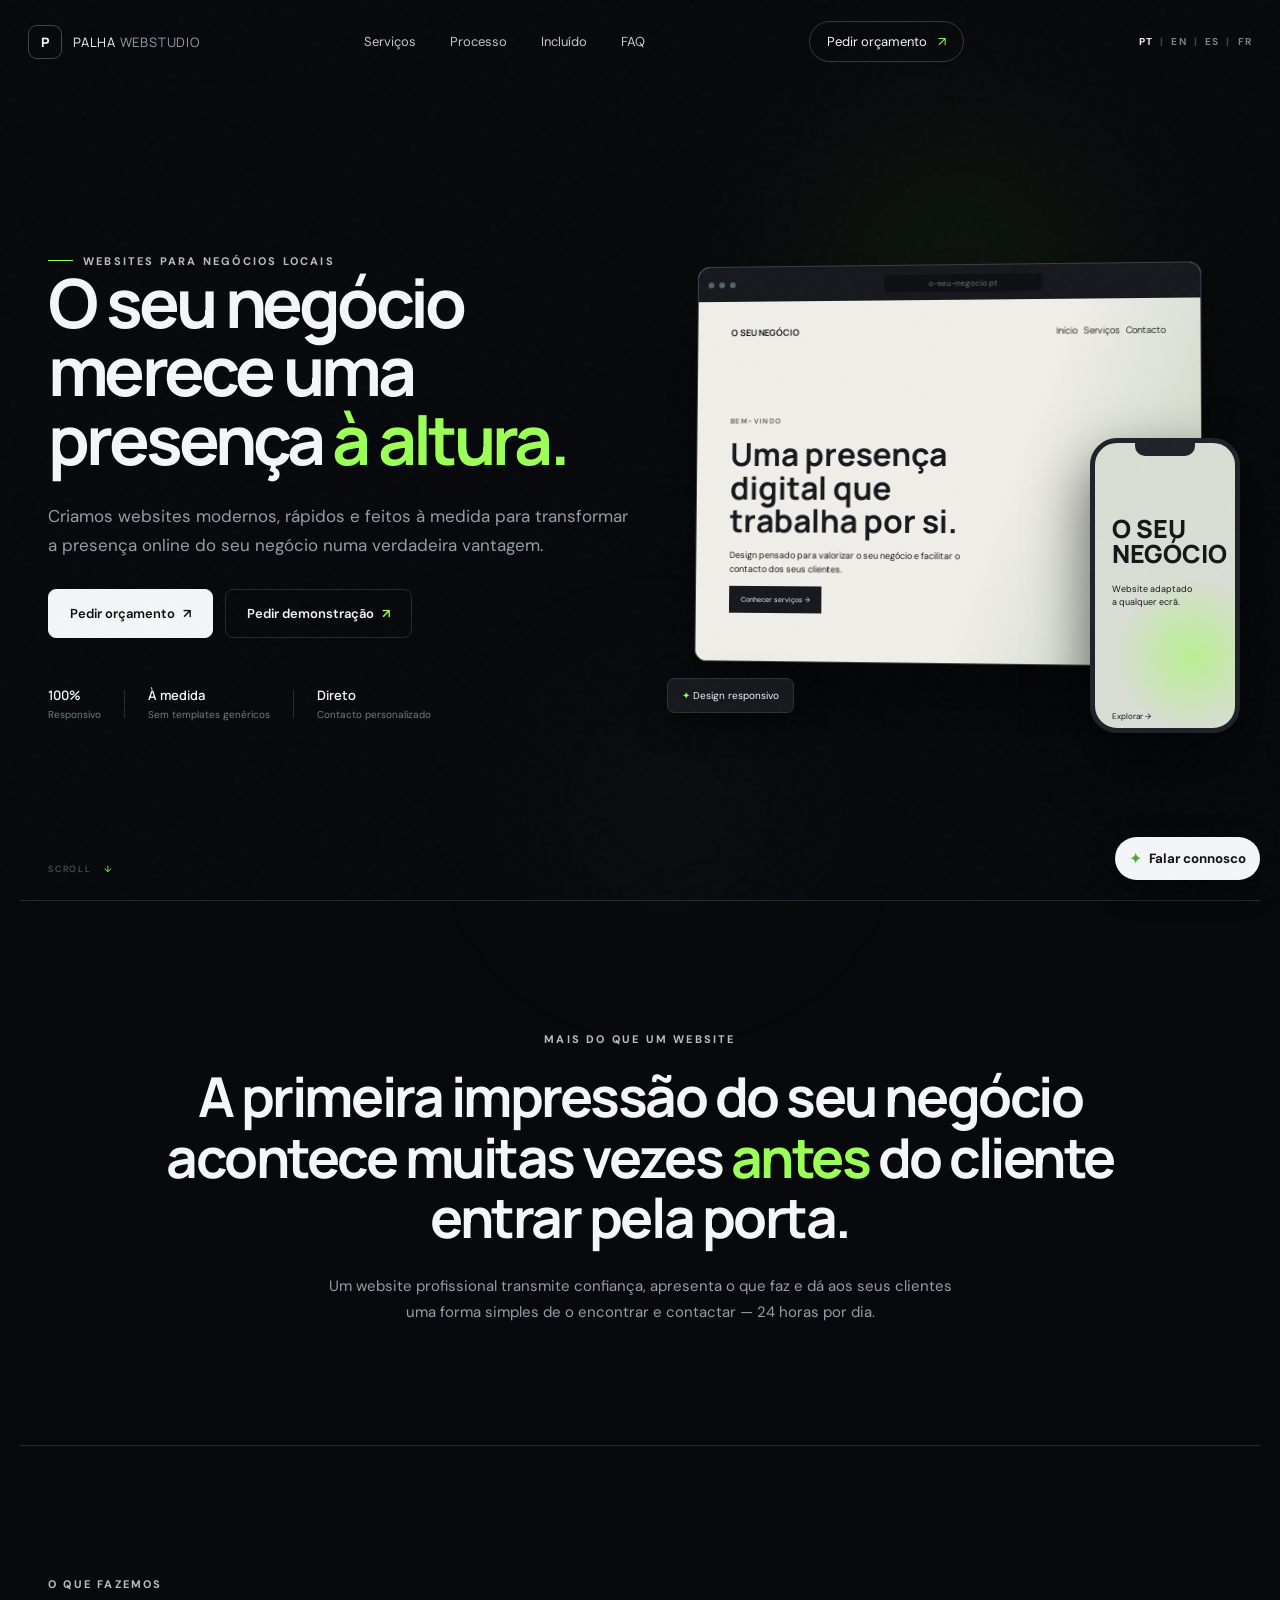
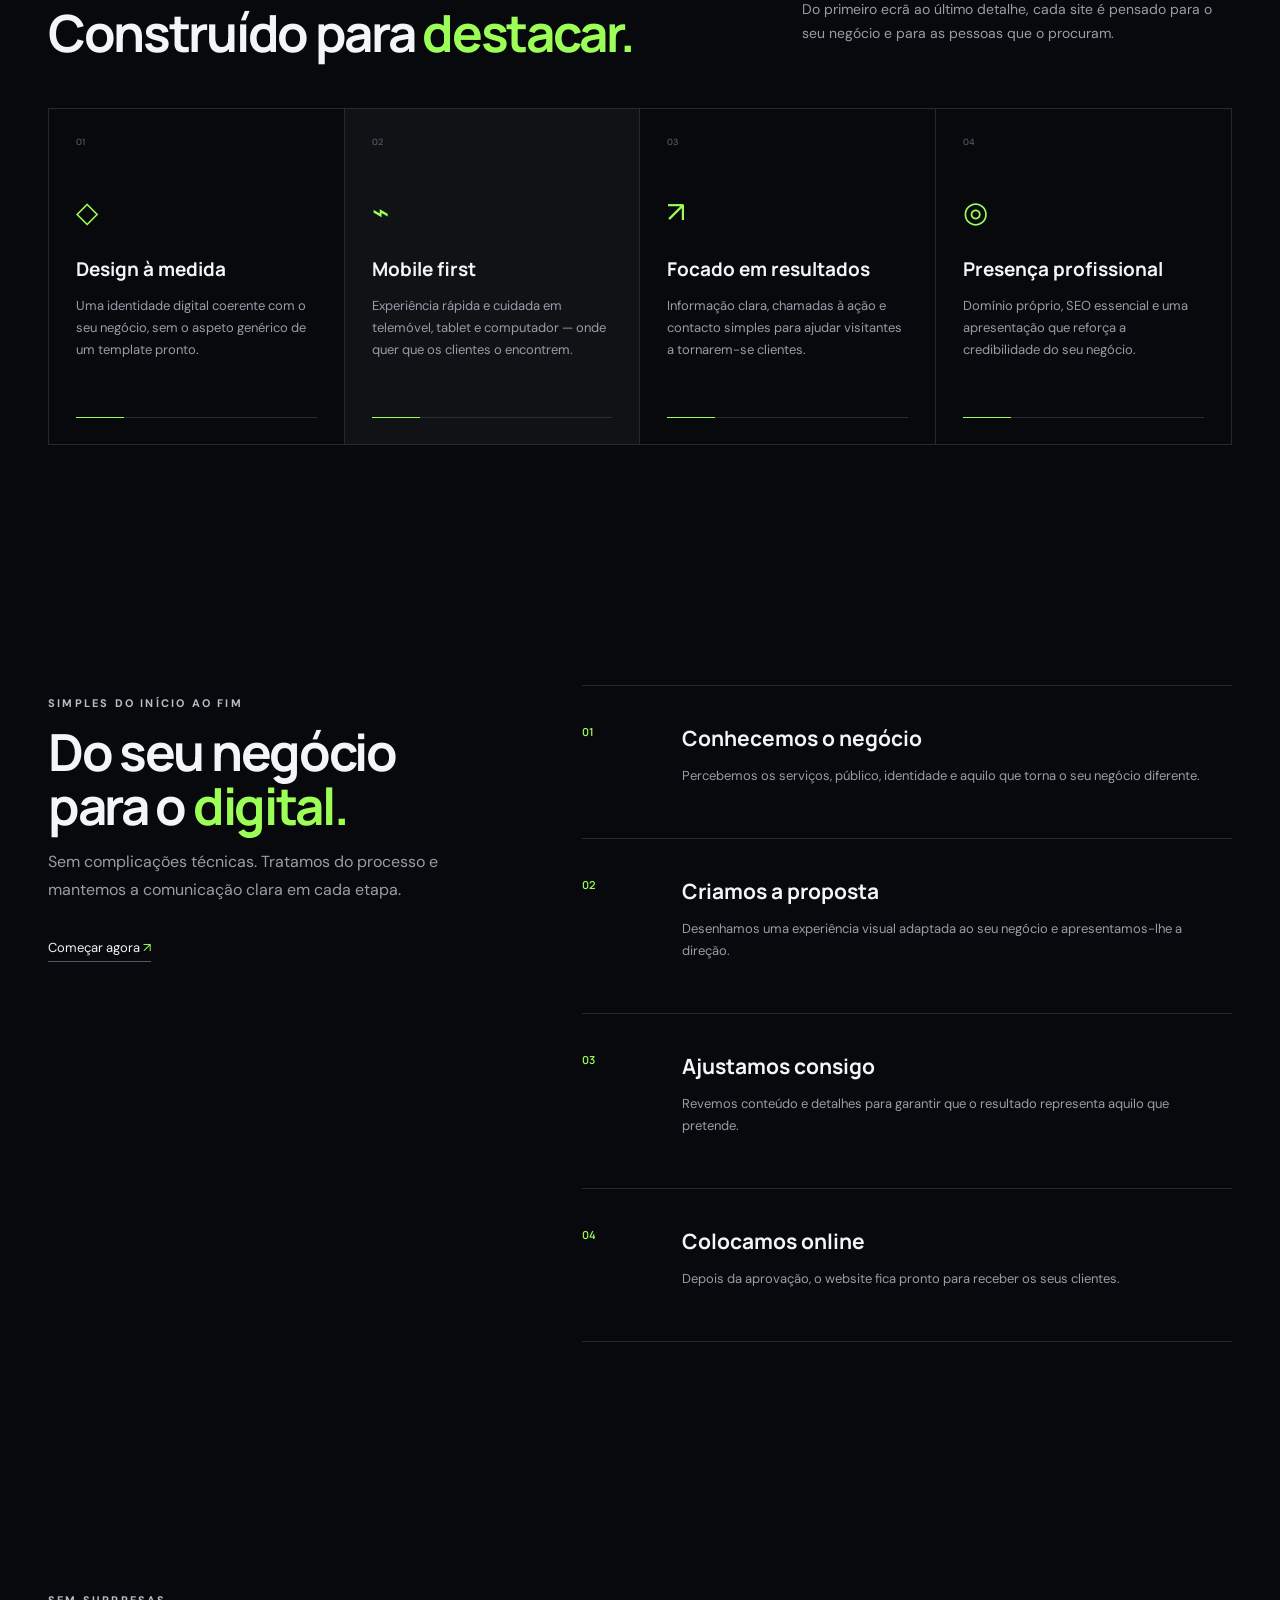
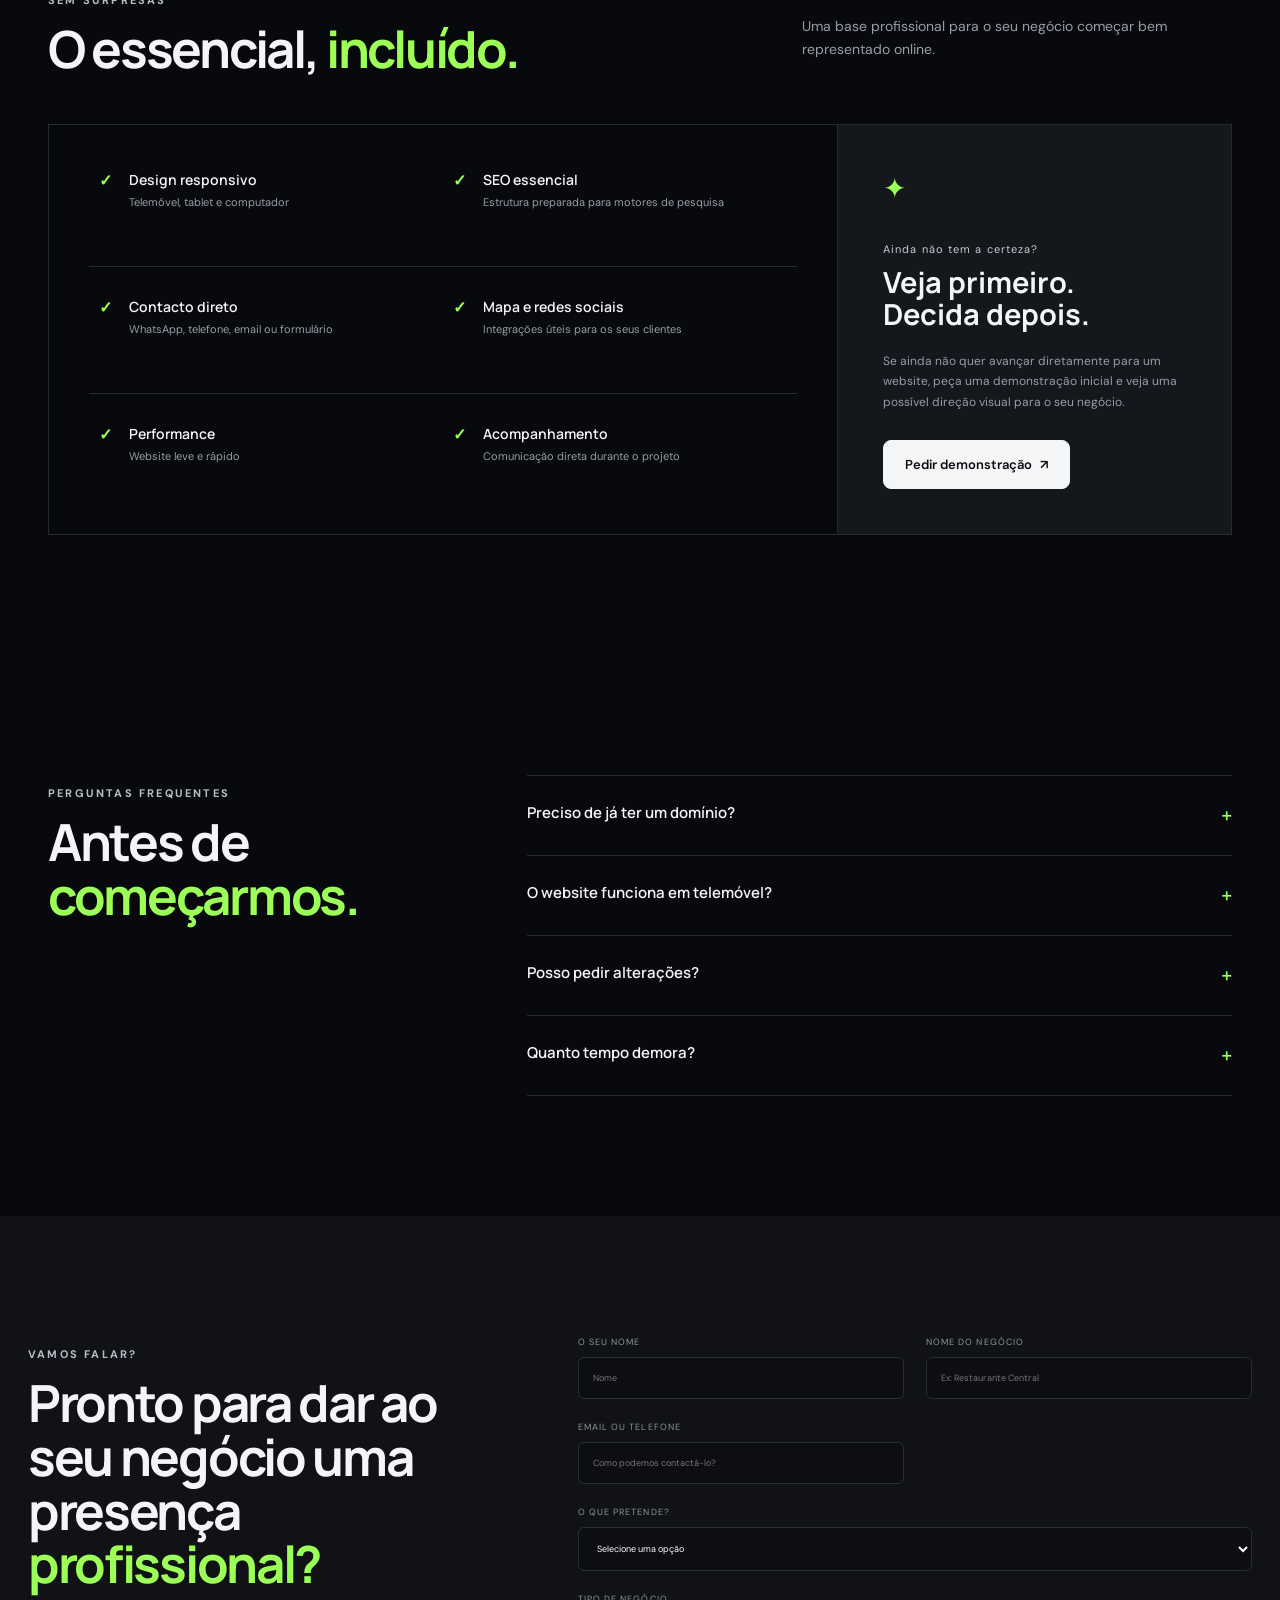
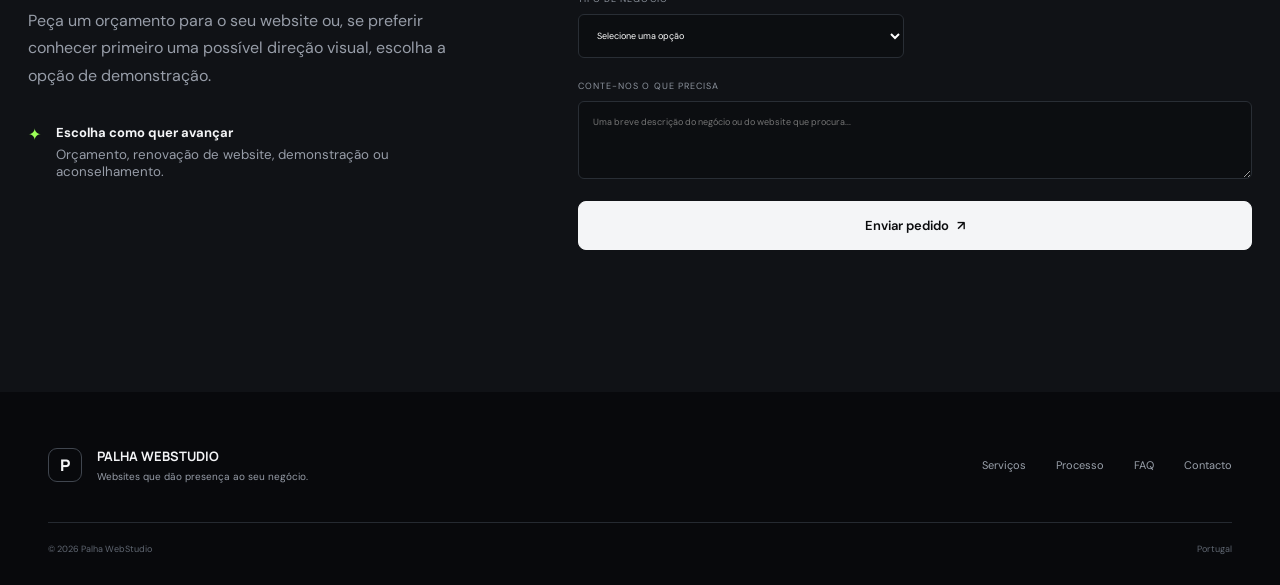
==== commit 1979f219: "Add files via upload" ====
--- a/index.html
+++ b/index.html
@@ -9,14 +9,12 @@
   <meta name="description" content="Criação de sites profissionais para restaurantes, cafés, barbearias, ginásios e outros negócios locais em Portugal. Websites modernos, rápidos e adaptados a telemóvel. Peça uma demonstração sem compromisso.">
 
   <meta name="robots" content="index, follow">
-
   <link rel="canonical" href="https://palhaweb.pt/">
 
   <meta property="og:title" content="Palha WebStudio | Criação de Sites Profissionais">
   <meta property="og:description" content="Websites modernos e profissionais para negócios locais em Portugal. Peça uma demonstração sem compromisso.">
   <meta property="og:type" content="website">
   <meta property="og:url" content="https://www.palhaweb.pt/">
-  <link rel="canonical" href="https://www.palhaweb.pt/">
   <meta property="og:image" content="https://palhaweb.pt/palhaweb-preview.png">
 
   <meta name="twitter:card" content="summary_large_image">
@@ -28,6 +26,11 @@
 
   <link rel="icon" href="/favicon.svg" type="image/svg+xml">
   <link rel="stylesheet" href="style.css">
+  <link rel="alternate" hreflang="pt-PT" href="https://palhaweb.pt/">
+  <link rel="alternate" hreflang="en" href="https://palhaweb.pt/en/">
+  <link rel="alternate" hreflang="es" href="https://palhaweb.pt/es/">
+  <link rel="alternate" hreflang="fr" href="https://palhaweb.pt/fr/">
+  <link rel="alternate" hreflang="x-default" href="https://palhaweb.pt/">
 
   <script type="application/ld+json">
   {
@@ -60,7 +63,6 @@
 </script>
 
 </head>
-</head>
 <body>
   <div class="noise"></div>
   <header class="nav" id="nav">
@@ -73,14 +75,15 @@
       <a href="#incluido">Incluído</a>
       <a href="#faq">FAQ</a>
     </nav>
-    <a class="nav-cta" href="#contacto">Pedir orçamento <span>↗</span></a>
+    <a class="nav-cta" href="#contacto">Pedir orçamento <span>↗</span></a><div class="language-switcher" aria-label="Language"><a href="/" class="active">PT</a><span>|</span><a href="/en/">EN</a><span>|</span><a href="/es/">ES</a><span>|</span><a href="/fr/">FR</a></div>
     <button class="menu" aria-label="Abrir menu" aria-expanded="false"><span></span><span></span></button>
   </header>
 
   <div class="mobile-nav">
     <a href="#servicos">Serviços</a><a href="#processo">Processo</a>
     <a href="#incluido">Incluído</a><a href="#faq">FAQ</a><a href="#contacto">Contacto</a>
-  </div>
+  
+  <div class="mobile-language" aria-label="Language"><a href="/" class="active">Português</a><a href="/en/">English</a><a href="/es/">Español</a><a href="/fr/">Français</a></div></div>
 
   <main>
     <section class="hero" id="inicio">
--- a/style.css
+++ b/style.css
@@ -12,3 +12,43 @@
 footer{max-width:var(--max);margin:auto;padding:55px 28px 30px}.footer-brand{display:flex;gap:15px;align-items:center}.footer-brand div{display:flex;flex-direction:column}.footer-brand strong{font:700 13px Manrope}.footer-brand small{color:var(--muted);font-size:10px;margin-top:5px}.footer-links{display:flex;gap:30px;justify-content:flex-end;margin-top:-25px;font-size:11px;color:#9aa1ab}.footer-bottom{border-top:1px solid var(--line);margin-top:50px;padding-top:20px;display:flex;justify-content:space-between;color:#606772;font-size:9px}.whatsapp{position:fixed;right:20px;bottom:20px;z-index:40;background:#f4f5f7;color:#101216;padding:11px 14px;border-radius:50px;box-shadow:0 10px 30px #0006;display:flex;gap:7px;align-items:center}.whatsapp span{color:#50a929}.whatsapp small{font-weight:700}.reveal{opacity:0;transform:translateY(20px);transition:opacity .7s ease,transform .7s ease}.reveal.visible{opacity:1;transform:none}
 @media(max-width:900px){.desktop-nav,.nav-cta{display:none}.menu{display:block;width:36px;height:36px}.menu span{display:block;width:20px;height:1px;background:white;margin:6px}.mobile-nav{position:fixed;z-index:45;top:70px;left:0;right:0;background:#0b0d10;padding:25px 28px;border-bottom:1px solid var(--line);flex-direction:column;gap:20px}.mobile-nav.open{display:flex}.hero{grid-template-columns:1fr;padding-top:130px}.hero-visual{height:420px;max-width:600px;width:100%;margin:auto}.browser{height:340px}.mock-body{padding-top:50px}.mock-body h3{font-size:25px}.phone{width:125px;height:245px}.phone-content{padding-top:45px}.service-grid{grid-template-columns:1fr 1fr}.service-card:nth-child(2){border-right:0}.service-card:nth-child(-n+2){border-bottom:1px solid var(--line)}.process,.faq,.contact{grid-template-columns:1fr;gap:60px}.process-intro{position:static}.include-wrap{grid-template-columns:1fr}.include-wrap aside{border-left:0;border-top:1px solid var(--line)}}
 @media(max-width:600px){.nav{padding:0 18px}.hero,.section{padding-left:20px;padding-right:20px}.hero{padding-top:115px}.hero-copy>p{font-size:15px}.hero-actions{flex-direction:column;align-items:stretch}.trust{gap:12px;justify-content:space-between}.trust small{font-size:8px}.hero-visual{height:330px}.browser{height:260px;width:96%}.mock{padding:16px}.mock-nav span{display:none}.mock-body{padding-top:32px;width:72%}.mock-body h3{font-size:19px}.mock-body p{font-size:7px}.phone{width:98px;height:195px;right:-3px}.phone-content{padding:32px 10px 12px}.phone-content b{font-size:17px}.phone-content small{font-size:7px}.float-tag{left:5px;bottom:18px}.scroll{display:none}.section{padding-top:85px;padding-bottom:85px}.section-head{display:block}.section-head>p{margin-top:20px}.service-grid{grid-template-columns:1fr}.service-card{border-right:0!important;border-bottom:1px solid var(--line)!important;min-height:270px}.service-card:last-child{border-bottom:0!important}.service-card .icon{margin:30px 0 20px}.process{gap:45px}.include-main{grid-template-columns:1fr;padding:10px 20px}.check{border-bottom:1px solid var(--line)!important}.check:last-child{border-bottom:0!important}.faq{gap:40px}.contact{padding-left:20px;padding-right:20px}.contact-form{grid-template-columns:1fr}.contact-form label{grid-column:1}.footer-links{justify-content:flex-start;flex-wrap:wrap;margin-top:35px}.whatsapp small{display:none}.whatsapp{width:43px;height:43px;justify-content:center;padding:0}}
+
+/* Multilingual navigation */
+.language-switcher{
+  display:flex;
+  align-items:center;
+  gap:7px;
+  margin-left:10px;
+  font-size:10px;
+  letter-spacing:.12em;
+  font-weight:700;
+  white-space:nowrap;
+}
+.language-switcher a{
+  color:inherit;
+  text-decoration:none;
+  opacity:.5;
+  transition:opacity .2s ease;
+}
+.language-switcher a:hover,
+.language-switcher a.active{opacity:1}
+.language-switcher span{opacity:.25}
+.mobile-language{
+  display:none;
+  padding:16px 24px 24px;
+  gap:18px;
+  flex-wrap:wrap;
+}
+.mobile-language a{
+  color:inherit;
+  text-decoration:none;
+  opacity:.55;
+  font-size:12px;
+  letter-spacing:.08em;
+  font-weight:700;
+}
+.mobile-language a.active{opacity:1}
+@media(max-width:900px){
+  .language-switcher{display:none}
+  .mobile-language{display:flex}
+}
